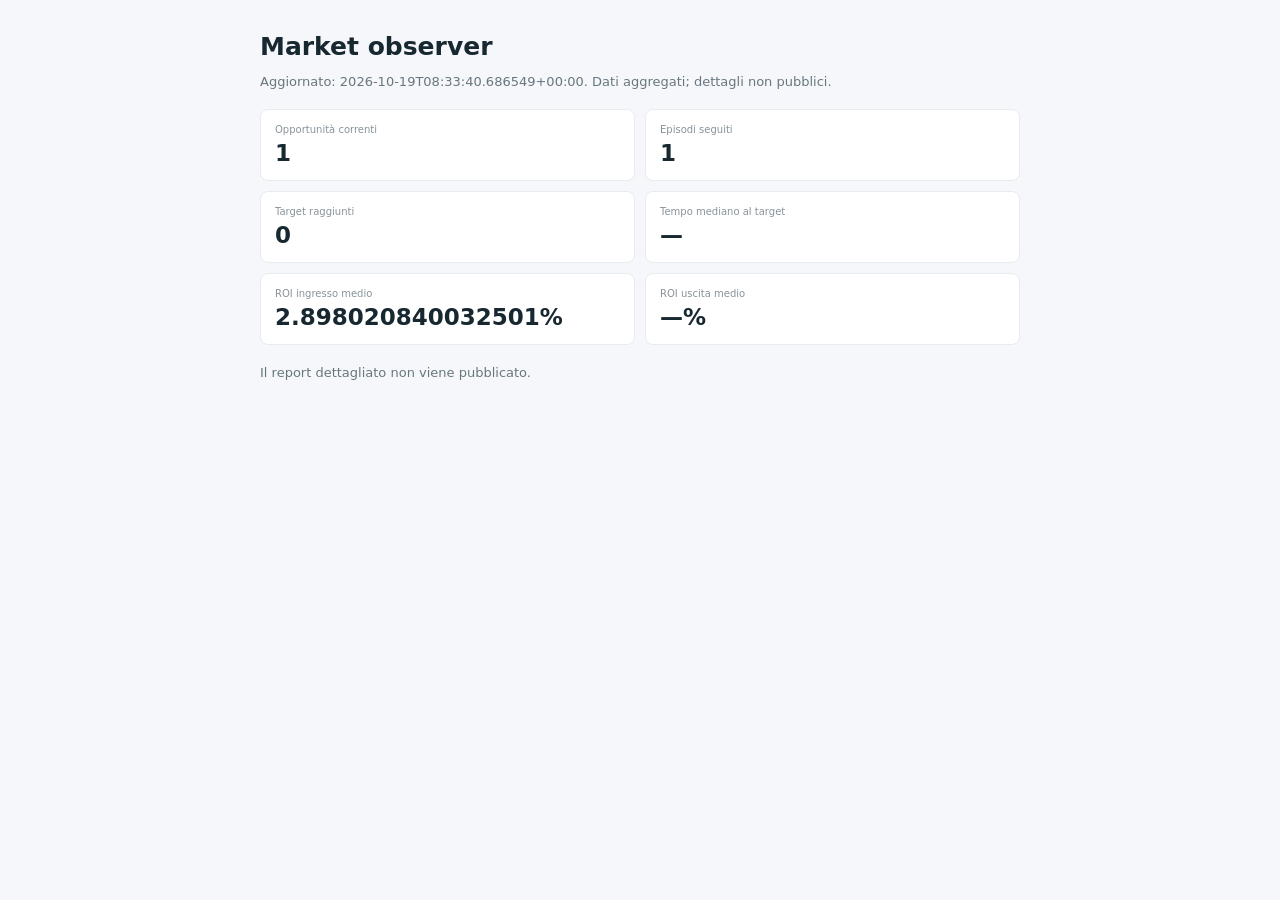
==== docs/index.html @ 6b8b2ed0 "snapshot 2026-10-19T08:33:42Z" ====
<!doctype html>
<html lang="it"><head><meta charset="utf-8"><meta name="viewport" content="width=device-width,initial-scale=1">
<meta name="robots" content="noindex,nofollow,noarchive">
<title>Market observer</title>
<style>
body{font-family:system-ui,sans-serif;margin:0;background:#f5f7fa;color:#182830}
main{max-width:760px;margin:auto;padding:32px}
h1{font-size:25px;margin:0 0 4px}p{color:#68777f;font-size:13px}
.grid{display:grid;grid-template-columns:1fr 1fr;gap:10px;margin:20px 0}
.card{background:#fff;border:1px solid #e7ecf0;border-radius:8px;padding:14px}
.card small{display:block;color:#87939a;font-size:10px;margin-bottom:5px}
.card strong{font-size:23px}
</style></head><body><main>
<h1>Market observer</h1>
<p>Aggiornato: 2026-10-19T08:33:40.686549+00:00. Dati aggregati; dettagli non pubblici.</p>
<div class="grid">
<div class="card"><small>Opportunità correnti</small><strong>1</strong></div>
<div class="card"><small>Episodi seguiti</small><strong>1</strong></div>
<div class="card"><small>Target raggiunti</small><strong>0</strong></div>
<div class="card"><small>Tempo mediano al target</small><strong>—</strong></div>
<div class="card"><small>ROI ingresso medio</small><strong>2.898020840032501%</strong></div>
<div class="card"><small>ROI uscita medio</small><strong>—%</strong></div>
</div>
<p>Il report dettagliato non viene pubblicato.</p>
</main></body></html>
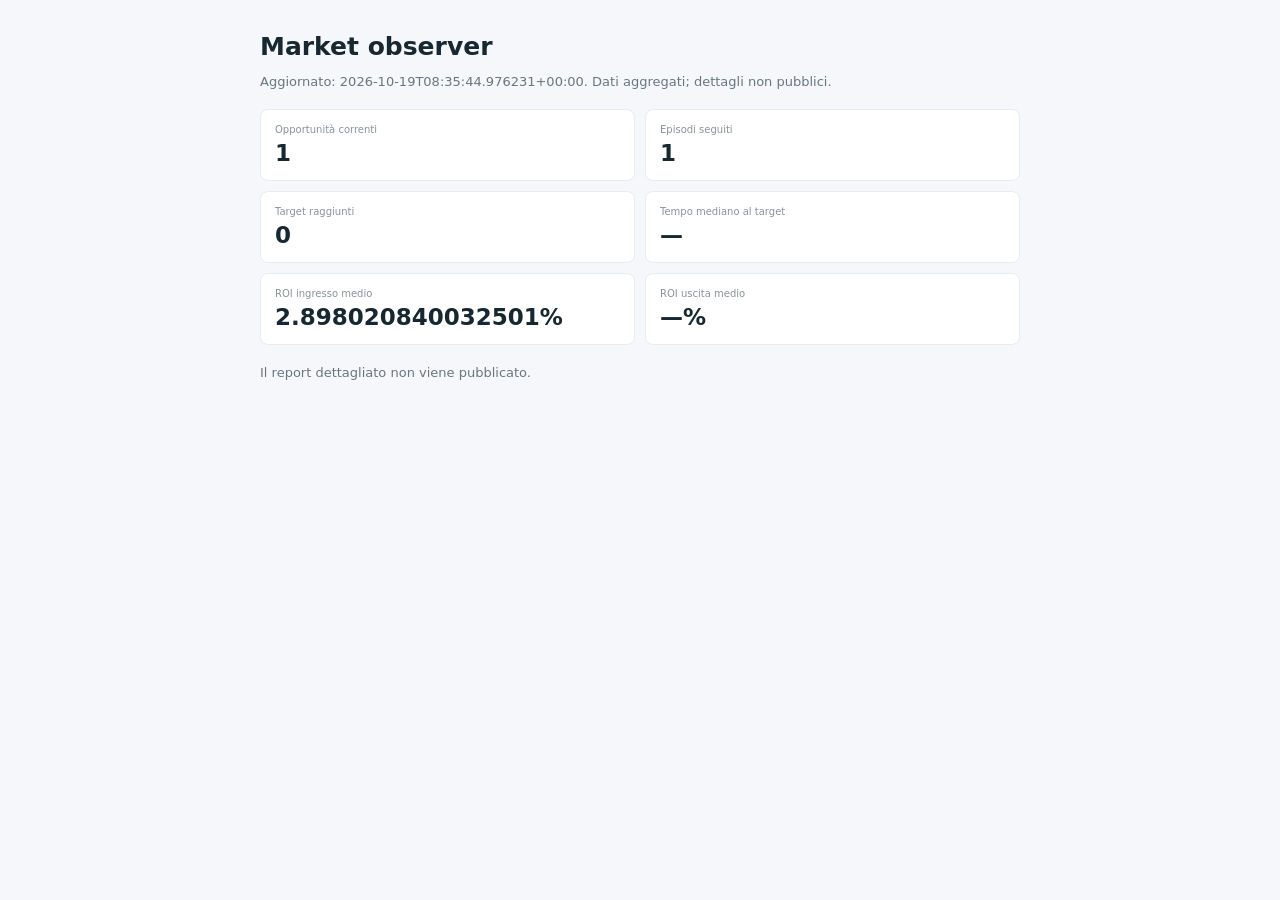
==== commit 615c8d38: "snapshot 2026-10-19T08:35:46Z" ====
--- a/docs/index.html
+++ b/docs/index.html
@@ -12,7 +12,7 @@
 .card strong{font-size:23px}
 </style></head><body><main>
 <h1>Market observer</h1>
-<p>Aggiornato: 2026-10-19T08:33:40.686549+00:00. Dati aggregati; dettagli non pubblici.</p>
+<p>Aggiornato: 2026-10-19T08:35:44.976231+00:00. Dati aggregati; dettagli non pubblici.</p>
 <div class="grid">
 <div class="card"><small>Opportunità correnti</small><strong>1</strong></div>
 <div class="card"><small>Episodi seguiti</small><strong>1</strong></div>
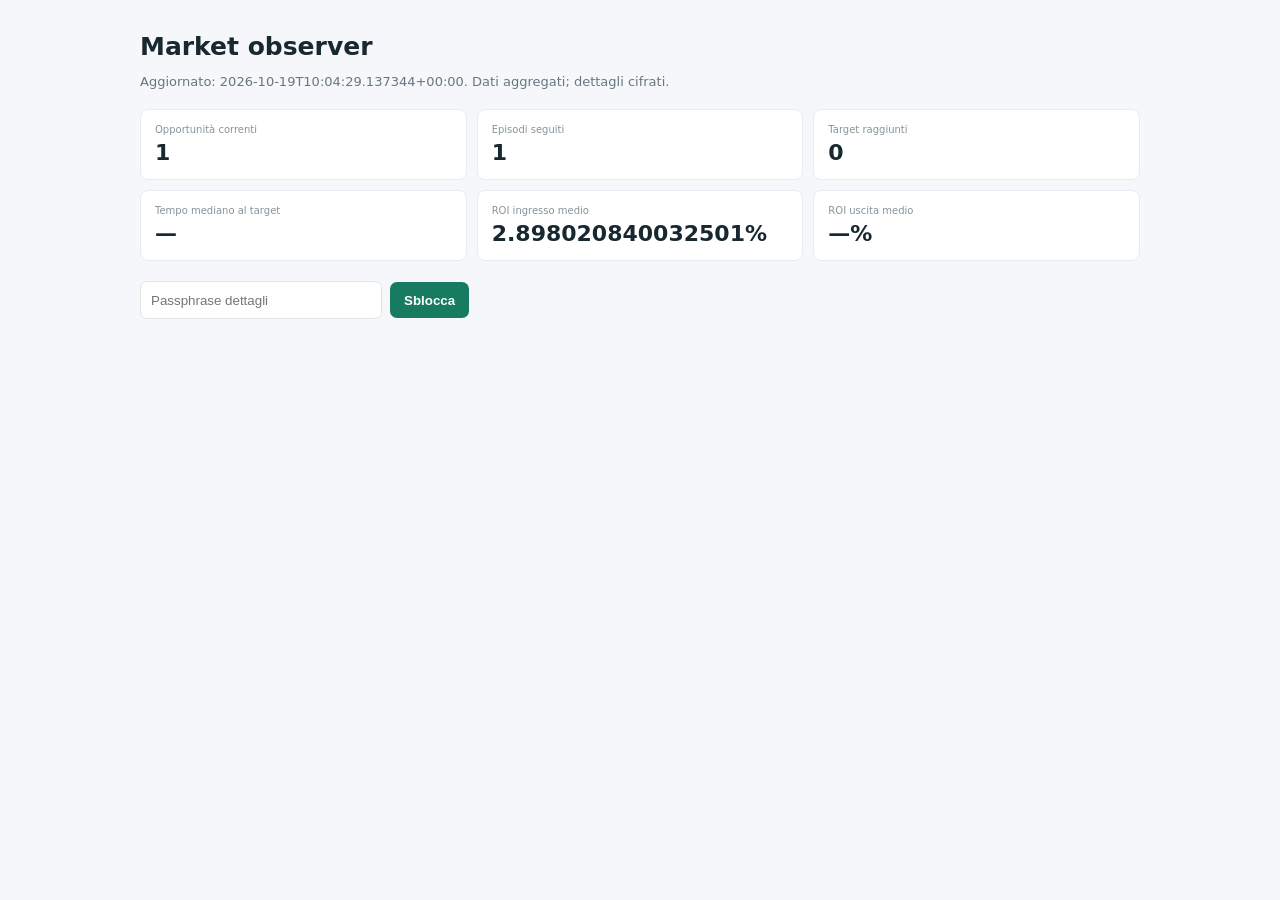
==== commit 6fc2d172: "snapshot 2026-10-19T10:04:30Z" ====
--- a/docs/index.html
+++ b/docs/index.html
@@ -4,15 +4,23 @@
 <title>Market observer</title>
 <style>
 body{font-family:system-ui,sans-serif;margin:0;background:#f5f7fa;color:#182830}
-main{max-width:760px;margin:auto;padding:32px}
+main{max-width:1000px;margin:auto;padding:32px}
 h1{font-size:25px;margin:0 0 4px}p{color:#68777f;font-size:13px}
-.grid{display:grid;grid-template-columns:1fr 1fr;gap:10px;margin:20px 0}
+.grid{display:grid;grid-template-columns:repeat(3,1fr);gap:10px;margin:20px 0}
 .card{background:#fff;border:1px solid #e7ecf0;border-radius:8px;padding:14px}
 .card small{display:block;color:#87939a;font-size:10px;margin-bottom:5px}
-.card strong{font-size:23px}
+.card strong{font-size:22px}
+table{width:100%;border-collapse:collapse;background:#fff;margin:14px 0;font-size:12px}
+th,td{padding:9px 10px;border-bottom:1px solid #e8edf1;text-align:left;vertical-align:top}
+th{font-size:10px;color:#87939a;text-transform:uppercase}a{color:#167b61}
+#unlock{display:flex;gap:8px;flex-wrap:wrap;align-items:center;margin:18px 0}
+#pass{height:36px;border:1px solid #dfe7e3;border-radius:7px;padding:0 10px;min-width:220px}
+button{height:36px;border:0;border-radius:7px;background:#167b61;color:#fff;padding:0 14px;font-weight:600}
+.error{color:#a45b5b}
+@media(max-width:700px){.grid{grid-template-columns:1fr 1fr}}
 </style></head><body><main>
 <h1>Market observer</h1>
-<p>Aggiornato: 2026-10-19T08:35:44.976231+00:00. Dati aggregati; dettagli non pubblici.</p>
+<p>Aggiornato: 2026-10-19T10:04:29.137344+00:00. Dati aggregati; dettagli cifrati.</p>
 <div class="grid">
 <div class="card"><small>Opportunità correnti</small><strong>1</strong></div>
 <div class="card"><small>Episodi seguiti</small><strong>1</strong></div>
@@ -21,5 +29,27 @@
 <div class="card"><small>ROI ingresso medio</small><strong>2.898020840032501%</strong></div>
 <div class="card"><small>ROI uscita medio</small><strong>—%</strong></div>
 </div>
-<p>Il report dettagliato non viene pubblicato.</p>
+<div id="unlock"><input id="pass" type="password" placeholder="Passphrase dettagli" autocomplete="current-password"><button id="unlock-btn">Sblocca</button><span id="unlock-status" class="error"></span></div>
+<div id="details" hidden></div>
+<script>
+const esc=v=>String(v??'').replace(/[&<>"']/g,c=>({'&':'&amp;','<':'&lt;','>':'&gt;','"':'&quot;',"'":'&#39;'}[c]));
+const b64=s=>Uint8Array.from(atob(s),c=>c.charCodeAt(0));
+async function unlock(){
+ const status=document.getElementById('unlock-status');status.textContent='';
+ try{
+  const box=await (await fetch('details.enc',{cache:'no-store'})).json();
+  const material=await crypto.subtle.importKey('raw',new TextEncoder().encode(document.getElementById('pass').value),'PBKDF2',false,['deriveKey']);
+  const key=await crypto.subtle.deriveKey({name:'PBKDF2',salt:b64(box.salt),iterations:box.iterations,hash:'SHA-256'},material,{name:'AES-GCM',length:256},false,['decrypt']);
+  const plain=await crypto.subtle.decrypt({name:'AES-GCM',iv:b64(box.iv)},key,b64(box.data));
+  render(JSON.parse(new TextDecoder().decode(plain)));
+ }catch(e){status.textContent='Passphrase non valida o dettagli non disponibili.'}
+}
+function render(data){
+ const rows=data.opportunities.map(o=>`<tr><td>${esc(o.name)}</td><td>${esc(o.roi_pct)}%</td><td>${esc(o.profit)}</td><td>${esc(o.max_feasible_budget)}</td><td>${(o.legs||[]).map(l=>l.url?`<a href="${esc(l.url)}">Apri</a>`:'').join(' ')}</td></tr>`).join('');
+ const eps=data.episodes.map(e=>`<tr><td>${esc(e.name)}</td><td>${esc(e.status)}</td><td>${esc(e.entry_net_roi_pct)}%</td><td>${esc(e.exit_net_roi_pct)}%</td><td>${esc(e.duration_seconds)}</td></tr>`).join('');
+ document.getElementById('details').innerHTML=`<h2>Opportunità</h2><table><thead><tr><th>Mercato</th><th>ROI</th><th>Profitto</th><th>Budget max</th><th>Link</th></tr></thead><tbody>${rows||'<tr><td colspan="5">Nessuna</td></tr>'}</tbody></table><h2>Episodi</h2><table><thead><tr><th>Mercato</th><th>Stato</th><th>Ingresso</th><th>Uscita</th><th>Durata</th></tr></thead><tbody>${eps||'<tr><td colspan="5">Nessuno</td></tr>'}</tbody></table>`;
+ document.getElementById('details').hidden=false;
+}
+document.getElementById('unlock-btn').addEventListener('click',unlock);
+</script>
 </main></body></html>
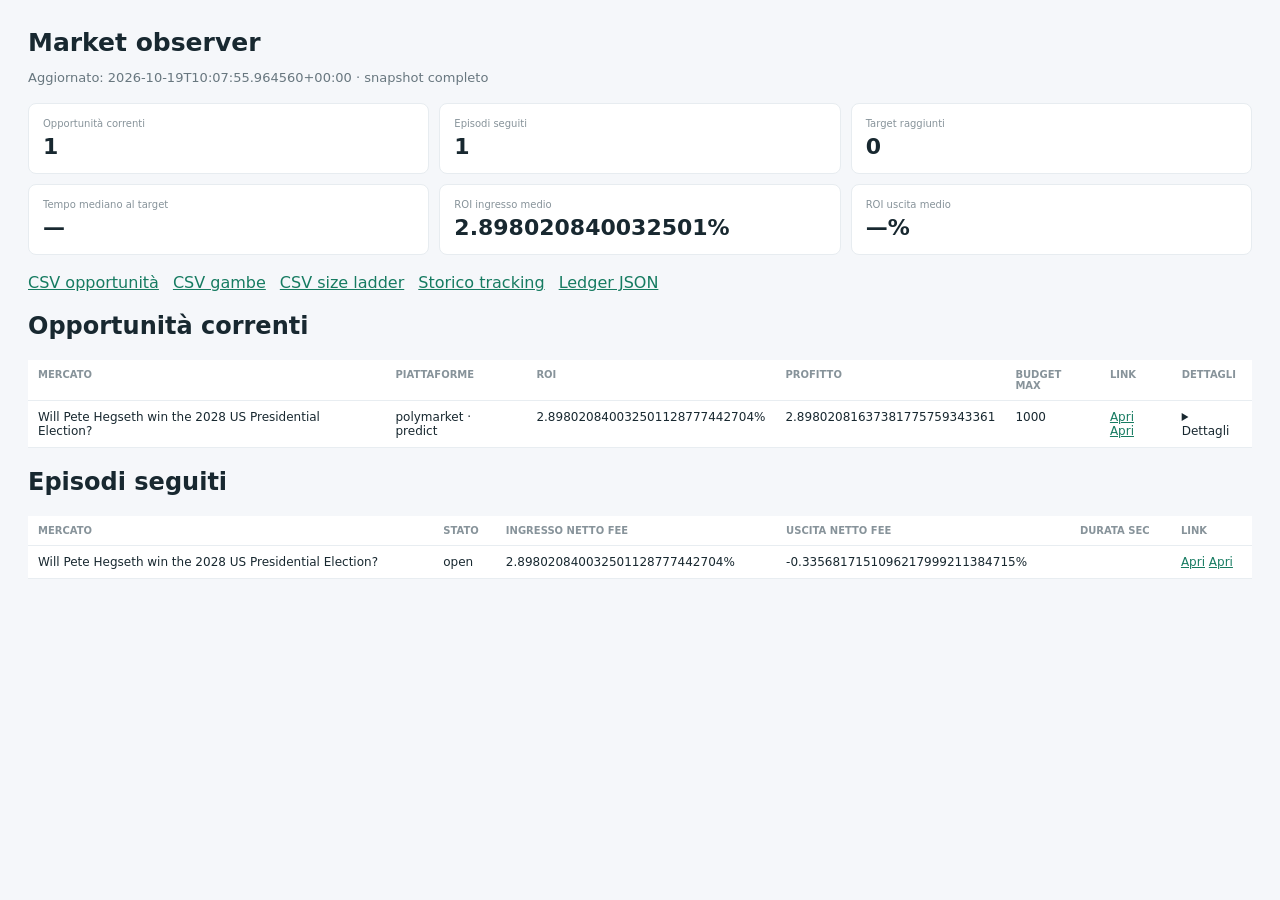
==== commit 9a102725: "snapshot 2026-10-19T10:07:57Z" ====
--- a/docs/index.html
+++ b/docs/index.html
@@ -4,23 +4,21 @@
 <title>Market observer</title>
 <style>
 body{font-family:system-ui,sans-serif;margin:0;background:#f5f7fa;color:#182830}
-main{max-width:1000px;margin:auto;padding:32px}
+main{max-width:1250px;margin:auto;padding:28px}
 h1{font-size:25px;margin:0 0 4px}p{color:#68777f;font-size:13px}
-.grid{display:grid;grid-template-columns:repeat(3,1fr);gap:10px;margin:20px 0}
+.grid{display:grid;grid-template-columns:repeat(3,1fr);gap:10px;margin:18px 0}
 .card{background:#fff;border:1px solid #e7ecf0;border-radius:8px;padding:14px}
 .card small{display:block;color:#87939a;font-size:10px;margin-bottom:5px}
 .card strong{font-size:22px}
 table{width:100%;border-collapse:collapse;background:#fff;margin:14px 0;font-size:12px}
 th,td{padding:9px 10px;border-bottom:1px solid #e8edf1;text-align:left;vertical-align:top}
 th{font-size:10px;color:#87939a;text-transform:uppercase}a{color:#167b61}
-#unlock{display:flex;gap:8px;flex-wrap:wrap;align-items:center;margin:18px 0}
-#pass{height:36px;border:1px solid #dfe7e3;border-radius:7px;padding:0 10px;min-width:220px}
-button{height:36px;border:0;border-radius:7px;background:#167b61;color:#fff;padding:0 14px;font-weight:600}
-.error{color:#a45b5b}
-@media(max-width:700px){.grid{grid-template-columns:1fr 1fr}}
+.links{display:flex;gap:14px;flex-wrap:wrap;margin:16px 0}
+details div{margin:4px 0;color:#68777f;font-size:11px}
+@media(max-width:800px){.grid{grid-template-columns:1fr 1fr}}
 </style></head><body><main>
 <h1>Market observer</h1>
-<p>Aggiornato: 2026-10-19T10:04:29.137344+00:00. Dati aggregati; dettagli cifrati.</p>
+<p>Aggiornato: 2026-10-19T10:07:55.964560+00:00 · snapshot completo</p>
 <div class="grid">
 <div class="card"><small>Opportunità correnti</small><strong>1</strong></div>
 <div class="card"><small>Episodi seguiti</small><strong>1</strong></div>
@@ -29,27 +27,17 @@
 <div class="card"><small>ROI ingresso medio</small><strong>2.898020840032501%</strong></div>
 <div class="card"><small>ROI uscita medio</small><strong>—%</strong></div>
 </div>
-<div id="unlock"><input id="pass" type="password" placeholder="Passphrase dettagli" autocomplete="current-password"><button id="unlock-btn">Sblocca</button><span id="unlock-status" class="error"></span></div>
-<div id="details" hidden></div>
-<script>
-const esc=v=>String(v??'').replace(/[&<>"']/g,c=>({'&':'&amp;','<':'&lt;','>':'&gt;','"':'&quot;',"'":'&#39;'}[c]));
-const b64=s=>Uint8Array.from(atob(s),c=>c.charCodeAt(0));
-async function unlock(){
- const status=document.getElementById('unlock-status');status.textContent='';
- try{
-  const box=await (await fetch('details.enc',{cache:'no-store'})).json();
-  const material=await crypto.subtle.importKey('raw',new TextEncoder().encode(document.getElementById('pass').value),'PBKDF2',false,['deriveKey']);
-  const key=await crypto.subtle.deriveKey({name:'PBKDF2',salt:b64(box.salt),iterations:box.iterations,hash:'SHA-256'},material,{name:'AES-GCM',length:256},false,['decrypt']);
-  const plain=await crypto.subtle.decrypt({name:'AES-GCM',iv:b64(box.iv)},key,b64(box.data));
-  render(JSON.parse(new TextDecoder().decode(plain)));
- }catch(e){status.textContent='Passphrase non valida o dettagli non disponibili.'}
-}
-function render(data){
- const rows=data.opportunities.map(o=>`<tr><td>${esc(o.name)}</td><td>${esc(o.roi_pct)}%</td><td>${esc(o.profit)}</td><td>${esc(o.max_feasible_budget)}</td><td>${(o.legs||[]).map(l=>l.url?`<a href="${esc(l.url)}">Apri</a>`:'').join(' ')}</td></tr>`).join('');
- const eps=data.episodes.map(e=>`<tr><td>${esc(e.name)}</td><td>${esc(e.status)}</td><td>${esc(e.entry_net_roi_pct)}%</td><td>${esc(e.exit_net_roi_pct)}%</td><td>${esc(e.duration_seconds)}</td></tr>`).join('');
- document.getElementById('details').innerHTML=`<h2>Opportunità</h2><table><thead><tr><th>Mercato</th><th>ROI</th><th>Profitto</th><th>Budget max</th><th>Link</th></tr></thead><tbody>${rows||'<tr><td colspan="5">Nessuna</td></tr>'}</tbody></table><h2>Episodi</h2><table><thead><tr><th>Mercato</th><th>Stato</th><th>Ingresso</th><th>Uscita</th><th>Durata</th></tr></thead><tbody>${eps||'<tr><td colspan="5">Nessuno</td></tr>'}</tbody></table>`;
- document.getElementById('details').hidden=false;
-}
-document.getElementById('unlock-btn').addEventListener('click',unlock);
-</script>
+<div class="links">
+<a href="opportunities-latest.csv">CSV opportunità</a>
+<a href="opportunities-legs.csv">CSV gambe</a>
+<a href="opportunities-sizes.csv">CSV size ladder</a>
+<a href="opportunity-tracking.jsonl">Storico tracking</a>
+<a href="opportunity-ledger.json">Ledger JSON</a>
+</div>
+<h2>Opportunità correnti</h2>
+<table><thead><tr><th>Mercato</th><th>Piattaforme</th><th>ROI</th><th>Profitto</th><th>Budget max</th><th>Link</th><th>Dettagli</th></tr></thead>
+<tbody><tr><td>Will Pete Hegseth win the 2028 US Presidential Election?</td><td>polymarket · predict</td><td>2.898020840032501128777442704%</td><td>2.89802081637381775759343361</td><td>1000</td><td><a href="https://polymarket.com/event/will-pete-hegseth-win-the-2028-us-presidential-election">Apri</a> <a href="https://predict.fun/market/presidential-election-winner-2028?market=932143">Apri</a></td><td><details><summary>Dettagli</summary><div><b>polymarket YES</b> · volume None · ask 0.001 · profondità $5525051.96508 · <a href="https://polymarket.com/event/will-pete-hegseth-win-the-2028-us-presidential-election">Apri</a></div><div><b>predict NO</b> · volume 0 · ask 0.97 · profondità $6560.6632 · <a href="https://predict.fun/market/presidential-election-winner-2028?market=932143">Apri</a></div></details></td></tr></tbody></table>
+<h2>Episodi seguiti</h2>
+<table><thead><tr><th>Mercato</th><th>Stato</th><th>Ingresso netto fee</th><th>Uscita netto fee</th><th>Durata sec</th><th>Link</th></tr></thead>
+<tbody><tr><td>Will Pete Hegseth win the 2028 US Presidential Election?</td><td>open</td><td>2.898020840032501128777442704%</td><td>-0.3356817151096217999211384715%</td><td></td><td><a href="https://polymarket.com/event/will-pete-hegseth-win-the-2028-us-presidential-election">Apri</a> <a href="https://predict.fun/market/presidential-election-winner-2028?market=932143">Apri</a></td></tr></tbody></table>
 </main></body></html>
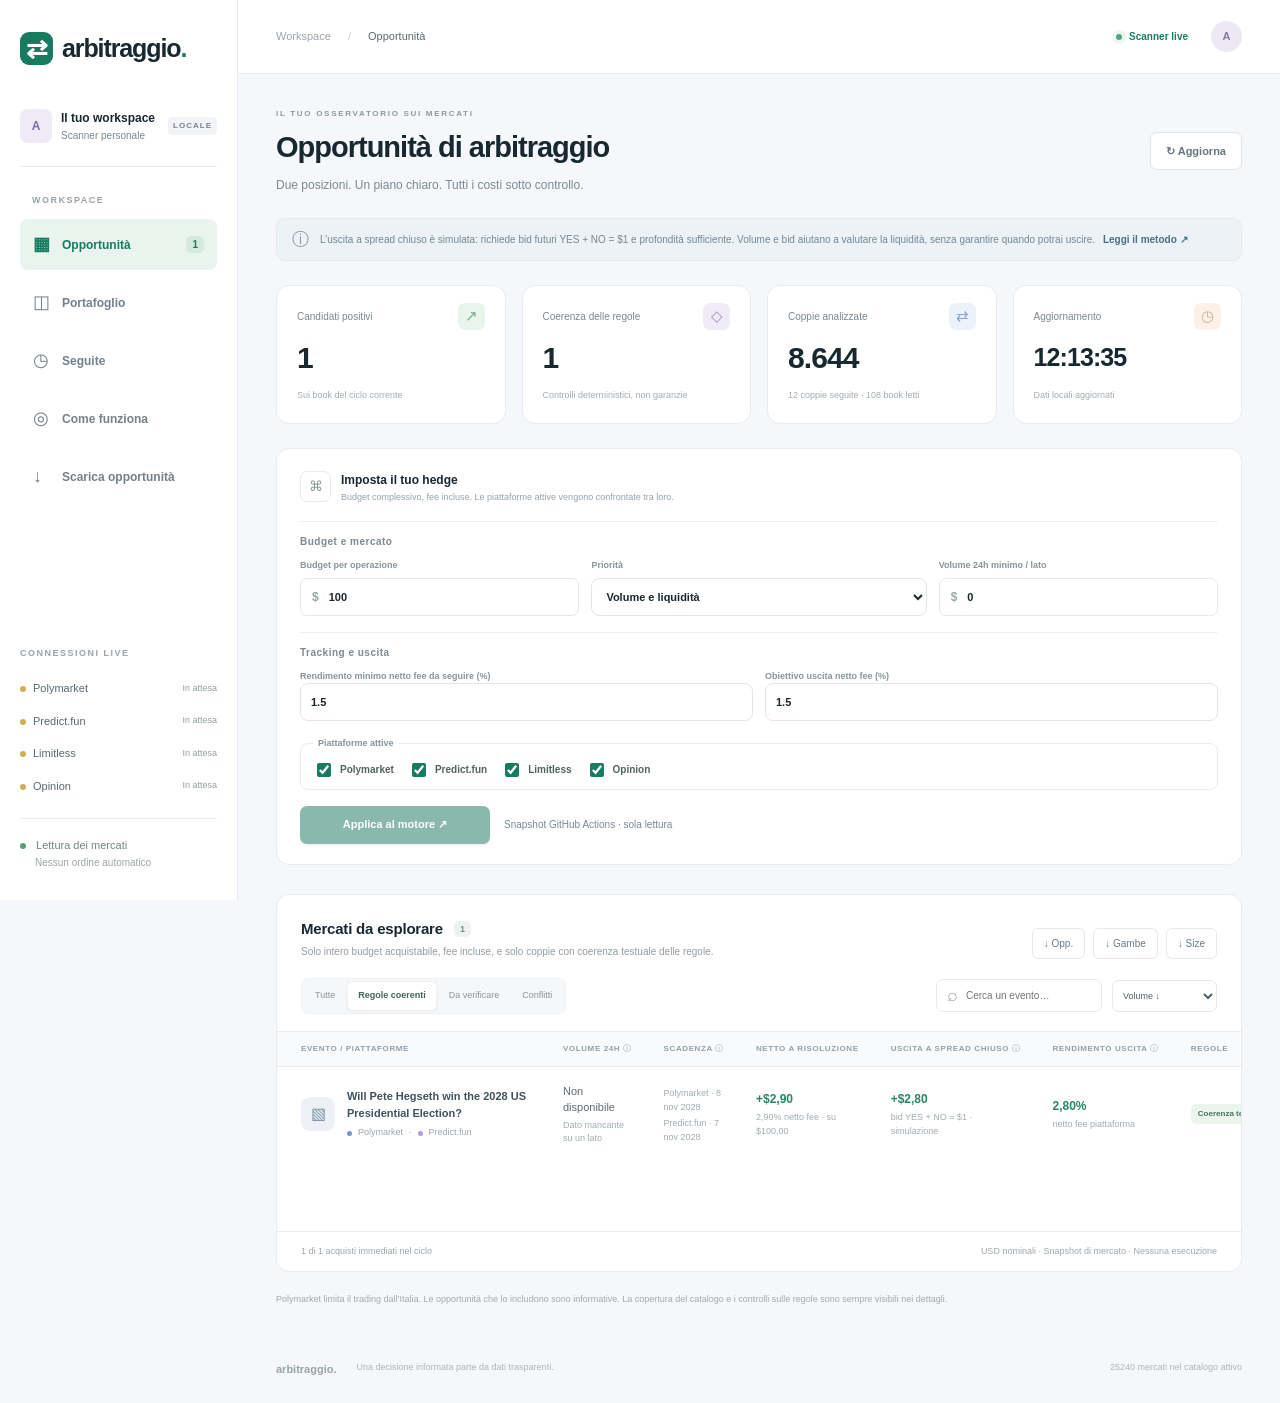
==== commit bd2b085a: "snapshot 2026-10-19T10:13:37Z" ====
--- a/docs/index.html
+++ b/docs/index.html
@@ -1,43 +1,105 @@
 <!doctype html>
-<html lang="it"><head><meta charset="utf-8"><meta name="viewport" content="width=device-width,initial-scale=1">
-<meta name="robots" content="noindex,nofollow,noarchive">
-<title>Market observer</title>
-<style>
-body{font-family:system-ui,sans-serif;margin:0;background:#f5f7fa;color:#182830}
-main{max-width:1250px;margin:auto;padding:28px}
-h1{font-size:25px;margin:0 0 4px}p{color:#68777f;font-size:13px}
-.grid{display:grid;grid-template-columns:repeat(3,1fr);gap:10px;margin:18px 0}
-.card{background:#fff;border:1px solid #e7ecf0;border-radius:8px;padding:14px}
-.card small{display:block;color:#87939a;font-size:10px;margin-bottom:5px}
-.card strong{font-size:22px}
-table{width:100%;border-collapse:collapse;background:#fff;margin:14px 0;font-size:12px}
-th,td{padding:9px 10px;border-bottom:1px solid #e8edf1;text-align:left;vertical-align:top}
-th{font-size:10px;color:#87939a;text-transform:uppercase}a{color:#167b61}
-.links{display:flex;gap:14px;flex-wrap:wrap;margin:16px 0}
-details div{margin:4px 0;color:#68777f;font-size:11px}
-@media(max-width:800px){.grid{grid-template-columns:1fr 1fr}}
-</style></head><body><main>
-<h1>Market observer</h1>
-<p>Aggiornato: 2026-10-19T10:07:55.964560+00:00 · snapshot completo</p>
-<div class="grid">
-<div class="card"><small>Opportunità correnti</small><strong>1</strong></div>
-<div class="card"><small>Episodi seguiti</small><strong>1</strong></div>
-<div class="card"><small>Target raggiunti</small><strong>0</strong></div>
-<div class="card"><small>Tempo mediano al target</small><strong>—</strong></div>
-<div class="card"><small>ROI ingresso medio</small><strong>2.898020840032501%</strong></div>
-<div class="card"><small>ROI uscita medio</small><strong>—%</strong></div>
+<html lang="it"><head><meta charset="utf-8"><meta name="viewport" content="width=device-width, initial-scale=1"><title>Arbitraggio — Opportunità live</title><link rel="stylesheet" href="style.css"><link rel="stylesheet" href="portfolio.css"><script src="app.js" defer></script></head>
+<body>
+<input id="tax-rate" type="hidden" value="0">
+<aside class="sidebar">
+ <a class="brand" href="/"><span class="brand-icon">⇄</span> arbitraggio<span class="brand-dot">.</span></a>
+ <div class="workspace"><span class="workspace-icon">A</span><div>Il tuo workspace<small>Scanner personale</small></div><span class="local-tag">LOCALE</span></div>
+ <div class="nav-label">WORKSPACE</div>
+ <nav><button class="nav-item active" id="nav-opps"><span>▦</span> Opportunità <span class="nav-count" id="nav-count">—</span></button><button class="nav-item" id="nav-portfolio"><span>◫</span> Portafoglio</button><button class="nav-item" id="nav-tracking"><span>◷</span> Seguite</button><button class="nav-item" id="nav-method"><span>◎</span> Come funziona</button><a class="nav-item" href="/download/latest.csv"><span>↓</span> Scarica opportunità</a></nav>
+ <div class="sidebar-bottom"><div class="feeds-title">CONNESSIONI LIVE</div><div id="feed-list"></div><div class="sidebar-note"><span class="pulse"></span> Lettura dei mercati<br><small>Nessun ordine automatico</small></div></div>
+</aside>
+<div class="page">
+ <header class="topbar"><div class="breadcrumb">Workspace <span>/</span> <b id="breadcrumb-current">Opportunità</b></div><div class="topbar-right"><span class="live-pill" id="live-status"><i></i> Connessione…</span><span class="avatar">A</span></div></header>
+ <main id="opportunities-main">
+  <div class="page-heading"><div><div class="eyebrow">IL TUO OSSERVATORIO SUI MERCATI</div><h1>Opportunità di arbitraggio</h1><p>Due posizioni. Un piano chiaro. Tutti i costi sotto controllo.</p></div><button id="refresh" class="button secondary">↻ Aggiorna</button></div>
+  <div class="notice" id="stale-banner" hidden></div>
+  <div class="context-note"><span>ⓘ</span><p>L’uscita a spread chiuso è simulata: richiede bid futuri YES + NO = $1 e profondità sufficiente. Volume e bid aiutano a valutare la liquidità, senza garantire quando potrai uscire. <button id="learn-more">Leggi il metodo ↗</button></p></div>
+  <section class="metrics" aria-label="Riepilogo"><article><div class="metric-label">Candidati positivi <span class="metric-icon mint">↗</span></div><strong id="metric-opps">—</strong><small>Sui book del ciclo corrente</small></article><article><div class="metric-label">Coerenza delle regole <span class="metric-icon lilac">◇</span></div><strong id="metric-rules">—</strong><small>Controlli deterministici, non garanzie</small></article><article><div class="metric-label">Coppie analizzate <span class="metric-icon blue">⇄</span></div><strong id="metric-pairs">—</strong><small id="metric-coverage">Caricamento copertura…</small></article><article><div class="metric-label">Aggiornamento <span class="metric-icon peach">◷</span></div><strong class="metric-time" id="metric-time">—</strong><small id="metric-age">In attesa dello scanner</small></article></section>
+  <section class="control-panel settings-panel" aria-label="Impostazioni del calcolo">
+   <div class="control-intro"><span class="control-symbol">⌘</span><div><b>Imposta il tuo hedge</b><small>Budget complessivo, fee incluse. Le piattaforme attive vengono confrontate tra loro.</small></div></div>
+   <form id="settings-form" class="settings-grid">
+    <div class="settings-group">
+     <h3>Budget e mercato</h3>
+     <div class="settings-fields">
+      <label>Budget per operazione<div class="input-money"><span>$</span><input id="budget" type="number" min="0.01" max="1000000" step="0.01" value="25" required></div></label>
+      <label>Priorità<select id="sort-policy"><option value="liquidity">Volume e liquidità</option><option value="profit">Profitto a risoluzione</option></select></label>
+      <label>Volume 24h minimo / lato<div class="input-money"><span>$</span><input id="min-volume" type="number" min="0" max="1000000000" step="1" value="0" required></div></label>
+     </div>
+    </div>
+    <div class="settings-group">
+     <h3>Tracking e uscita</h3>
+     <div class="settings-fields settings-fields-two">
+      <label>Rendimento minimo netto fee da seguire (%)<input id="tracking-min-yield" type="number" min="0" max="1000" step="0.1" value="1.5"></label>
+      <label>Obiettivo uscita netto fee (%)<input id="tracking-target-yield" type="number" min="0" max="1000" step="0.1" value="1.5"></label>
+     </div>
+    </div>
+    <fieldset class="venue-toggles"><legend>Piattaforme attive</legend><label><input type="checkbox" id="venue-polymarket" value="polymarket" checked> Polymarket</label><label><input type="checkbox" id="venue-predict" value="predict" checked> Predict.fun</label><label><input type="checkbox" id="venue-limitless" value="limitless" checked> Limitless</label><label><input type="checkbox" id="venue-opinion" value="opinion" checked> Opinion</label></fieldset>
+    <div class="settings-actions"><button class="button primary" type="submit" id="apply">Applica al motore ↗</button><p id="settings-status" role="status"></p></div>
+   </form>
+  </section>
+  <section class="opportunities"><div class="section-title"><div><h2>Mercati da esplorare <span id="list-count" class="count-tag">0</span></h2><p>Solo intero budget acquistabile, fee incluse, e solo coppie con coerenza testuale delle regole.</p></div><div class="wallet-list"><a class="export-link" href="/download/latest.csv">↓ Opp.</a><a class="export-link" href="/download/legs.csv">↓ Gambe</a><a class="export-link" href="/download/sizes.csv">↓ Size</a></div></div>
+   <div class="filters"><div class="tabs" role="group" aria-label="Filtra controllo regole"><button data-tab="all">Tutte</button><button data-tab="consistent" class="selected">Regole coerenti</button><button data-tab="review">Da verificare</button><button data-tab="conflict">Conflitti</button></div><div class="search-box"><span>⌕</span><input id="search" type="search" placeholder="Cerca un evento…" aria-label="Cerca un evento"></div><select id="view-sort" aria-label="Ordina elenco"><option value="liquidity">Volume ↓</option><option value="profit">Profitto ↓</option><option value="exit">Uscita simulata ↓</option></select></div>
+   <div class="table-wrap"><table><thead><tr><th>EVENTO / PIATTAFORME</th><th>VOLUME 24H <span title="Il minore tra i due lati; dati mancanti non sono zero">ⓘ</span></th><th>SCADENZA <span title="Data di scadenza dichiarata da ciascuna piattaforma, mostrata separatamente.">ⓘ</span></th><th>NETTO A RISOLUZIONE</th><th>USCITA A SPREAD CHIUSO <span title="Scenario ipotetico: bid futuri YES + NO = $1, quantità nette interamente vendibili e fee di vendita incluse. Non disponibile oggi né garantito.">ⓘ</span></th><th>RENDIMENTO USCITA <span title="Profitto netto dopo le fee di vendita diviso per il capitale investito nello scenario di convergenza.">ⓘ</span></th><th>REGOLE</th><th></th></tr></thead><tbody id="opportunity-rows"></tbody></table><div id="empty-state" class="empty-state" hidden><div>⌕</div><h3>Nessun risultato con questi filtri</h3><p>Modifica la ricerca o attendi il prossimo ciclo dello scanner.</p></div><div id="loading-state" class="empty-state"><div class="spinner"></div><h3>Collegamento allo scanner…</h3><p>Stiamo caricando i dati locali, senza simulare opportunità.</p></div></div>
+   <div class="table-footer"><span id="showing-count">In attesa dei dati</span><span>USD nominali · Snapshot di mercato · Nessuna esecuzione</span></div>
+  </section>
+  <div class="jurisdiction">Polymarket limita il trading dall’Italia. Le opportunità che lo includono sono informative. La copertura del catalogo e i controlli sulle regole sono sempre visibili nei dettagli.</div>
+ </main>
+ <main id="portfolio-main" hidden>
+  <div class="page-heading"><div><div class="eyebrow">LETTURA DEI TUOI WALLET</div><h1>Portafoglio</h1><p>Posizioni, prezzi dei book e guadagno se vendessi ora.</p></div><button id="tracking-refresh" class="button secondary">↻ Aggiorna</button></div>
+  <div class="notice" id="tracking-banner" hidden></div>
+  <section class="metrics" aria-label="Riepilogo portafoglio">
+   <article><div class="metric-label">Se vendessi ora <span class="metric-icon mint">↗</span></div><strong id="track-net">—</strong><small>Ricavo netto ai bid disponibili</small></article>
+   <article><div class="metric-label">Guadagno / perdita <span class="metric-icon lilac">◇</span></div><strong id="track-pnl">—</strong><small>Netto meno costo di acquisto</small></article>
+   <article><div class="metric-label">Costo posizioni <span class="metric-icon blue">⇄</span></div><strong id="track-cost">—</strong><small>Base dichiarata dalle piattaforme</small></article>
+   <article><div class="metric-label">Realizzato <span class="metric-icon peach">◷</span></div><strong id="track-realized">—</strong><small id="track-status">Tracker in attesa</small></article>
+  </section>
+  <section class="control-panel">
+   <div class="control-intro"><span class="control-symbol">◫</span><div><b>Collega un wallet</b><small>Solo indirizzi pubblici, in sola lettura</small></div></div>
+   <form id="wallet-form" class="wallet-form">
+    <label>Piattaforma<select id="wallet-venue"><option value="polymarket">Polymarket</option><option value="predict">Predict.fun</option><option value="limitless">Limitless</option><option value="opinion">Opinion</option></select></label>
+    <label>Indirizzo wallet<input id="wallet-address" type="text" placeholder="0x…" autocomplete="off" spellcheck="false" required></label>
+    <label>Etichetta<input id="wallet-label" type="text" maxlength="60" placeholder="Principale" autocomplete="off"></label>
+    <button class="button primary" type="submit" id="wallet-add">Aggiungi</button>
+   </form>
+   <p id="wallet-status" role="status" class="wallet-status"></p>
+   <div id="wallet-list" class="wallet-list"></div>
+   <div class="wallet-list"><button class="button secondary" type="button" id="opinion-connect">Connetti Opinion con il wallet</button><small class="wallet-status">Firma EIP-712, nessuna private key condivisa</small></div>
+   <p id="opinion-status" role="status" class="wallet-status"></p>
+  </section>
+  <section class="opportunities">
+   <div class="section-title"><div><h2>Posizioni <span id="tracking-count" class="count-tag">0</span></h2><p>Ricavo calcolato vendendo ai bid letti, con fee e profondità disponibili.</p></div><div class="wallet-list"><select id="position-filter" aria-label="Filtra posizioni"><option value="open">Aperte</option><option value="redeem">Da riscattare</option><option value="all">Tutte</option></select><a class="export-link" href="/download/tracking.csv">↓ Esporta portafoglio</a><a class="export-link" href="/download/tracking-history.csv">↓ Storico</a></div></div>
+   <div class="table-wrap"><table><thead><tr><th>MERCATO</th><th>ESITO</th><th>QUOTE</th><th>COSTO / MEDIA</th><th>BID</th><th>SE VENDI ORA</th><th>P&amp;L</th><th>SCADENZA</th><th></th></tr></thead><tbody id="position-rows"></tbody></table><div id="positions-empty" class="empty-state"><div>◫</div><h3>Nessun wallet collegato</h3><p>Aggiungi un indirizzo pubblico per iniziare il tracking in sola lettura.</p></div></div>
+  </section>
+  <section class="opportunities">
+   <div class="section-title"><div><h2>Storico guadagni</h2><p>Snapshot del ricavo netto se vendessi in quel momento.</p></div><span id="history-range" class="count-tag">—</span></div>
+   <div class="tracking-chart-wrap"><svg id="history-chart" class="tracking-chart" viewBox="0 0 720 190" role="img" aria-label="Andamento del ricavo netto"></svg></div>
+   <div class="table-wrap"><table><thead><tr><th>ISTANTE</th><th>RICAVO NETTO</th><th>P&amp;L</th><th>POSIZIONI</th></tr></thead><tbody id="history-rows"></tbody></table></div>
+  </section>
+ </main>
+ <main id="tracking-main" hidden>
+  <div class="page-heading"><div><div class="eyebrow">OPPORTUNITÀ NEL TEMPO</div><h1>Opportunità seguite</h1><p>Ingresso, target di uscita, tempo impiegato e rendimento netto.</p></div><button id="ledger-refresh" class="button secondary">↻ Aggiorna</button></div>
+  <div class="notice" id="ledger-banner" hidden></div>
+  <section class="metrics" aria-label="Riepilogo opportunità seguite">
+   <article><div class="metric-label">Aperte <span class="metric-icon mint">↗</span></div><strong id="ledger-open">—</strong><small id="ledger-threshold">Ingresso netto minimo —</small></article>
+   <article><div class="metric-label">Target raggiunti <span class="metric-icon lilac">◇</span></div><strong id="ledger-target">—</strong><small id="ledger-target-rate">Obiettivo di uscita —</small></article>
+   <article><div class="metric-label">Tempo mediano al target <span class="metric-icon blue">◷</span></div><strong id="ledger-median">—</strong><small>Dalla prima rilevazione all’uscita</small></article>
+   <article><div class="metric-label">ROI netto medio <span class="metric-icon peach">%</span></div><strong id="ledger-roi">—</strong><small id="ledger-profit">Ingresso / uscita</small></article>
+  </section>
+  <section class="opportunities">
+   <div class="section-title"><div><h2>Episodi <span id="ledger-count" class="count-tag">0</span></h2><p>Ogni riga è un ingresso simulato; il target chiude l’episodio senza attendere la scadenza.</p></div><a class="export-link" href="/download/opportunity-tracking.csv">↓ Esporta opportunità seguite</a></div>
+   <div class="filters"><select id="ledger-status-filter" aria-label="Filtra stato"><option value="all">Tutti gli stati</option><option value="open">Aperte</option><option value="target">Target raggiunto</option></select><select id="ledger-venue-filter" aria-label="Filtra piattaforma"><option value="all">Tutte le piattaforme</option><option value="polymarket">Polymarket</option><option value="predict">Predict.fun</option><option value="limitless">Limitless</option><option value="opinion">Opinion</option></select><select id="ledger-duration-filter" aria-label="Filtra durata"><option value="all">Qualsiasi durata</option><option value="short">Meno di 1 ora</option><option value="medium">1–6 ore</option><option value="long">6–24 ore</option><option value="verylong">Oltre 24 ore</option></select><input id="ledger-min-entry" class="ledger-min-input" type="number" min="0" step="0.1" placeholder="ROI ingresso min %" aria-label="ROI minimo ingresso"><input id="ledger-min-exit" class="ledger-min-input" type="number" step="0.1" placeholder="ROI uscita min %" aria-label="ROI minimo uscita"><div class="search-box"><span>⌕</span><input id="ledger-search" type="search" placeholder="Cerca mercato…" aria-label="Cerca mercato"></div><select id="ledger-sort" aria-label="Ordina episodi"><option value="newest">Più recenti</option><option value="entry">ROI ingresso ↓</option><option value="exit">ROI uscita ↓</option><option value="duration">Durata ↓</option></select></div>
+   <div class="table-wrap"><table><thead><tr><th>MERCATO</th><th>PIATTAFORME</th><th>STATO</th><th>PRIMA VISTA</th><th>DURATA / TARGET</th><th>ROI INGRESSO NETTO</th><th>ROI MAX</th><th>ROI USCITA NETTO</th><th></th></tr></thead><tbody id="ledger-rows"></tbody></table><div id="ledger-empty" class="empty-state"><div>◷</div><h3>Nessuna opportunità con questi filtri</h3><p>Modifica i filtri o attendi che lo scanner registri una nuova opportunità.</p></div></div>
+   <div class="table-footer"><span id="ledger-showing">—</span><span>Fee di piattaforma incluse · nessuna tassa · simulazione</span></div>
+  </section>
+  <section class="opportunities">
+   <div class="section-title"><div><h2>Tempo e rendimento</h2><p>Episodi chiusi al target: tempo in ore e ROI netto effettivo.</p></div><span id="ledger-range" class="count-tag">—</span></div>
+   <div class="tracking-chart-wrap"><svg id="ledger-chart" class="tracking-chart" viewBox="0 0 720 190" role="img" aria-label="Tempo al target e rendimento netto"></svg></div>
+  </section>
+ </main>
+ <footer>arbitraggio. <span>Una decisione informata parte da dati trasparenti.</span><span id="footer-status">Scanner locale</span></footer>
 </div>
-<div class="links">
-<a href="opportunities-latest.csv">CSV opportunità</a>
-<a href="opportunities-legs.csv">CSV gambe</a>
-<a href="opportunities-sizes.csv">CSV size ladder</a>
-<a href="opportunity-tracking.jsonl">Storico tracking</a>
-<a href="opportunity-ledger.json">Ledger JSON</a>
-</div>
-<h2>Opportunità correnti</h2>
-<table><thead><tr><th>Mercato</th><th>Piattaforme</th><th>ROI</th><th>Profitto</th><th>Budget max</th><th>Link</th><th>Dettagli</th></tr></thead>
-<tbody><tr><td>Will Pete Hegseth win the 2028 US Presidential Election?</td><td>polymarket · predict</td><td>2.898020840032501128777442704%</td><td>2.89802081637381775759343361</td><td>1000</td><td><a href="https://polymarket.com/event/will-pete-hegseth-win-the-2028-us-presidential-election">Apri</a> <a href="https://predict.fun/market/presidential-election-winner-2028?market=932143">Apri</a></td><td><details><summary>Dettagli</summary><div><b>polymarket YES</b> · volume None · ask 0.001 · profondità $5525051.96508 · <a href="https://polymarket.com/event/will-pete-hegseth-win-the-2028-us-presidential-election">Apri</a></div><div><b>predict NO</b> · volume 0 · ask 0.97 · profondità $6560.6632 · <a href="https://predict.fun/market/presidential-election-winner-2028?market=932143">Apri</a></div></details></td></tr></tbody></table>
-<h2>Episodi seguiti</h2>
-<table><thead><tr><th>Mercato</th><th>Stato</th><th>Ingresso netto fee</th><th>Uscita netto fee</th><th>Durata sec</th><th>Link</th></tr></thead>
-<tbody><tr><td>Will Pete Hegseth win the 2028 US Presidential Election?</td><td>open</td><td>2.898020840032501128777442704%</td><td>-0.3356817151096217999211384715%</td><td></td><td><a href="https://polymarket.com/event/will-pete-hegseth-win-the-2028-us-presidential-election">Apri</a> <a href="https://predict.fun/market/presidential-election-winner-2028?market=932143">Apri</a></td></tr></tbody></table>
-</main></body></html>+<div id="drawer-backdrop" class="drawer-backdrop" hidden></div><section id="drawer" class="drawer" role="dialog" aria-modal="true" aria-labelledby="drawer-title" hidden><div class="drawer-header"><div><span class="eyebrow">PIANO DI COPERTURA · SIMULAZIONE</span><h2 id="drawer-title"></h2></div><button class="icon-button" id="close-drawer" aria-label="Chiudi dettagli">×</button></div><div id="drawer-content"></div></section>
+<dialog id="method-dialog"><div class="method-head"><h2>Come leggere le opportunità</h2><button class="icon-button" id="close-method" aria-label="Chiudi metodo">×</button></div><div class="method-body"><h3>1. Quanto comprare</h3><p>Il motore bilancia le quote nette YES e NO. Le quantità lorde possono differire se una piattaforma trattiene fee in quote. Costi, commissioni, liquidità e minimi entrano nel calcolo; eventuali arrotondamenti della piattaforma vanno rivalidati prima dell’ordine.</p><h3>2. Profitto a risoluzione</h3><p>È il payout nominale delle quote coperte meno acquisti, fee e riserva, subordinato alla compatibilità dei contratti e alla risoluzione prevista. Le due operazioni non sono atomiche.</p><h3>3. Uscita prima della scadenza</h3><p>Nei dettagli resta il controllo ai bid attuali, con profondità e fee di vendita. La colonna mostra invece uno scenario futuro di chiusura dello spread. Nessuno dei due registra acquisti effettivi o prevede i tempi di uscita.</p><h3>Scenario di uscita a spread chiuso</h3><p>Il valore in tabella ipotizza bid futuri che sommano a $1 con capacità per tutte le quote nette; sottrae fee di vendita e costi di entrata/uscita. I dettagli mostrano tre percorsi di prezzo e un obiettivo pari al 50% del profitto a risoluzione. La scomparsa dello spread agli ask non prova che si possa uscire a questi bid. Nessuna stima dei tempi.</p><h3>4. Volume e regole</h3><p>La priorità usa il volume 24h del lato meno attivo. Il volume è attività storica; i bid sono la liquidità attuale. “Regole coerenti” indica controlli automatici favorevoli, mai copertura garantita al 100%. Dati mancanti e conflitti restano evidenziati.</p><h3>Copertura e limiti</h3><p>Il motore confronta il catalogo e segue una selezione di coppie, con esplorazione a rotazione. La dashboard mostra tutte le opportunità rilevate nel ciclo, non tutti i possibili arbitraggi globali. USDC e USDT sono considerati a parità nominale; nessuna garanzia sul peg.</p></div></dialog>
+<div id="toast" class="toast" role="status" hidden></div>
+</body></html>
--- a/docs/style.css
+++ b/docs/style.css
@@ -0,0 +1 @@
+:root{--bg:#f5f7fa;--ink:#182830;--muted:#7c8893;--line:#e7ecf0;--green:#167b61;--green-soft:#e7f4ed;--amber:#987423;--amber-soft:#fff5dc;--red:#b45252;--blue:#4b68ad;--radius:13px}*{box-sizing:border-box}body{margin:0;background:var(--bg);color:var(--ink);font-family:Inter,-apple-system,BlinkMacSystemFont,"Segoe UI",sans-serif;font-size:14px;line-height:1.5}button,input,select{font:inherit}button,a,input,select{outline-offset:4px}button,a{touch-action:manipulation}button{cursor:pointer}a{color:inherit;text-decoration:none}button{border:0}button:disabled{opacity:.5;cursor:wait}[hidden]{display:none!important}.sidebar{width:238px;background:#fff;position:fixed;inset:0 auto 0 0;border-right:1px solid var(--line);display:flex;flex-direction:column;padding:30px 20px;z-index:5}.brand{font-size:25px;font-weight:740;letter-spacing:-1.1px;display:flex;align-items:center;gap:9px}.brand-dot{color:var(--green);margin-left:-9px}.brand-icon{background:var(--green);color:white;border-radius:9px;font-size:26px;width:33px;height:33px;display:grid;place-items:center;line-height:1}.workspace{display:flex;align-items:center;gap:9px;padding:19px 0 23px;margin-top:22px;border-bottom:1px solid var(--line);font-size:12px;font-weight:650}.workspace small{display:block;font-size:10px;color:var(--muted);font-weight:400;margin-top:1px}.workspace-icon{width:32px;height:34px;display:grid;place-items:center;background:#eeeaf6;color:#7f6aab;border-radius:8px}.local-tag{font-size:8px;letter-spacing:1px;background:#f1f4f6;color:#78838b;padding:3px 5px;border-radius:4px;margin-left:auto}.nav-label,.feeds-title{font-size:9px;letter-spacing:1.5px;color:#9aa3aa;font-weight:700;margin:27px 12px 12px}nav{display:grid;gap:7px}.nav-item{display:flex;align-items:center;gap:11px;padding:12px 13px;background:transparent;color:#74808b;border-radius:8px;text-align:left;font-size:12px;font-weight:550}.nav-item>span:first-child{font-size:18px;width:18px}.nav-item.active{background:#eaf4ee;color:var(--green);font-weight:650}.nav-item:hover{background:#f2f6f4}.nav-count{margin-left:auto;background:#d4eadd;border-radius:5px;padding:1px 6px;font-size:10px}.sidebar-bottom{margin-top:auto}.feeds-title{margin:20px 0 12px}.feed{display:flex;align-items:center;justify-content:space-between;font-size:11px;padding:8px 0;color:#596970}.feed i{height:6px;width:6px;background:#d3ad55;border-radius:50%;margin-right:7px;display:inline-block}.feed i.ok{background:#57a481}.feed small{color:#92a096;font-size:9px}.sidebar-note{border-top:1px solid var(--line);margin-top:16px;padding-top:18px;font-size:11px;color:#71877e}.sidebar-note small{padding-left:15px;color:#9ca7a0;font-size:10px}.pulse{display:inline-block;background:#599e77;width:6px;height:6px;border-radius:50%;margin-right:7px}.page{margin-left:238px}.topbar{height:74px;background:#fff;border-bottom:1px solid var(--line);display:flex;align-items:center;justify-content:space-between;padding:0 38px}.breadcrumb{font-size:11px;color:#9aa4ac}.breadcrumb span{margin:0 14px;color:#c6cdd2}.breadcrumb b{font-weight:500;color:#596972}.topbar-right{display:flex;gap:23px;align-items:center}.live-pill{font-size:10px;font-weight:550;color:var(--green);display:flex;align-items:center;gap:7px}.live-pill i{height:6px;width:6px;border-radius:50%;background:#53a384;box-shadow:0 0 0 4px #edf7f1}.live-pill.offline{color:var(--amber)}.live-pill.offline i{background:#bd9942;box-shadow:0 0 0 4px #fff6e2}.avatar{background:#ece9f4;color:#8b77a5;width:31px;height:31px;display:grid;place-items:center;border-radius:50%;font-size:11px;font-weight:650}main{padding:34px 38px 20px;max-width:1680px;margin:auto}.page-heading{display:flex;align-items:center;justify-content:space-between;margin-bottom:24px}.eyebrow{font-size:8px;letter-spacing:1.7px;color:#8c9a99;font-weight:750}h1{font-size:29px;letter-spacing:-1px;font-weight:620;margin:6px 0}p{color:var(--muted);font-size:12px;margin:0}.button{padding:10px 15px;font-size:11px;border-radius:7px;font-weight:650;white-space:nowrap;transition:background .15s}.button.secondary{background:white;border:1px solid #dfe6e9;color:#66767f}.button.primary{background:#19745c;color:white;box-shadow:0 2px 2px #163b2420}.button:hover{filter:brightness(.96)}.context-note{display:flex;gap:11px;background:#edf2f6;border:1px solid #e2e9ef;border-radius:9px;padding:12px 15px;margin-bottom:24px}.context-note>span{font-size:17px;color:#8399ab;line-height:1}.context-note p{font-size:10px;color:#738796;line-height:1.7}.context-note button{background:none;color:#4b7085;padding:0 0 0 5px;font-size:10px;font-weight:650}.metrics{display:grid;grid-template-columns:repeat(4,1fr);gap:16px;margin-bottom:24px}.metrics article{background:#fff;border:1px solid var(--line);padding:17px 20px 19px;border-radius:var(--radius)}.metric-label{font-size:10px;color:#7a8891;display:flex;align-items:center;justify-content:space-between;gap:8px}.metric-icon{font-size:15px;width:27px;height:27px;border-radius:7px;display:grid;place-items:center}.mint{background:#e9f4ed;color:#7aab8d}.lilac{background:#f0ecf7;color:#a28ac3}.blue{background:#ecf2fa;color:#8ba4ce}.peach{background:#fcf1e8;color:#ccad8d}.metrics strong{font-size:30px;font-weight:600;letter-spacing:-.9px;display:block;line-height:1.7;margin-top:2px}.metrics strong.metric-time{font-size:25px;line-height:2.04}.metrics small{color:#a2acb2;font-size:9px}.control-panel{background:#fff;border:1px solid var(--line);border-radius:var(--radius);padding:20px 23px;margin-bottom:29px}.control-intro{display:flex;gap:10px;align-items:center;margin-bottom:17px}.control-symbol{border:1px solid #e6ece9;color:#879b90;border-radius:7px;width:31px;height:31px;display:grid;place-items:center}.control-intro b{font-size:12px;font-weight:620}.control-intro small{display:block;color:#97a2a9;font-size:9px;margin-top:1px}#settings-form{display:grid;grid-template-columns:1fr 1.4fr 1fr auto;align-items:end;gap:16px}label{display:block;font-size:9px;color:#87959c;font-weight:550}input,select{border:1px solid #e2e8ec;background:#fff;color:#4d626e;border-radius:7px;padding:10px 11px;font-size:11px;min-width:0}select{appearance:auto;width:100%;margin-top:5px;height:38px}.input-money{display:flex;align-items:center;border:1px solid #e2e8ec;border-radius:7px;height:38px;margin-top:5px;overflow:hidden}.input-money span{padding-left:11px;color:#9aa6ac;font-size:12px}.input-money input{border:0;width:100%;height:36px;padding-left:10px;outline-offset:-3px}#settings-form .button{height:38px}#settings-status{font-size:10px;color:var(--green);margin-top:8px;min-height:0}#settings-status:empty{display:none}.opportunities{background:#fff;border:1px solid var(--line);border-radius:var(--radius);overflow:hidden}.section-title{padding:23px 24px 17px;display:flex;align-items:center;justify-content:space-between}.section-title h2{font-size:15px;font-weight:630;margin:0 0 4px;letter-spacing:-.2px}.section-title p{font-size:10px;color:#929da4}.count-tag{font-size:9px;background:#eef3f0;color:#6d9380;padding:3px 6px;border-radius:5px;vertical-align:middle;margin-left:7px;font-weight:600}.export-link{font-size:10px;color:#687d86;border:1px solid #e3eaed;border-radius:6px;padding:7px 11px}.filters{display:flex;align-items:center;gap:10px;padding:2px 24px 17px}.tabs{display:flex;gap:3px;background:#f5f7f9;padding:3px;border:1px solid #eef1f4;border-radius:7px;white-space:nowrap}.tabs button{font-size:9px;padding:7px 10px;border-radius:5px;color:#8a959e;background:transparent}.tabs button.selected{background:#fff;box-shadow:0 1px 4px #18253410;color:#416556;font-weight:650}.search-box{display:flex;align-items:center;border:1px solid #e5eaee;border-radius:7px;margin-left:auto;max-width:220px}.search-box span{font-size:18px;padding:0 0 0 10px;color:#9ba8af}.search-box input{border:0;width:100%;padding:8px;font-size:10px;background:transparent}.filters>select{width:105px;font-size:9px;padding:6px;height:32px;margin:0}.table-wrap{overflow-x:auto;min-height:200px}table{border-collapse:collapse;width:100%;text-align:left}thead{background:#f9fafb;border-top:1px solid var(--line);border-bottom:1px solid var(--line)}th{font-size:8px;letter-spacing:.6px;color:#92a0a9;font-weight:550;padding:11px 16px;white-space:nowrap}th:first-child{padding-left:24px;width:37%}td{border-bottom:1px solid #eef1f4;padding:16px;color:#5c6b73;font-size:11px;vertical-align:middle}td:first-child{padding-left:24px}tr:last-child td{border-bottom:0}tbody tr:hover{background:#fbfcfb}.event-cell{display:flex;gap:12px;align-items:center;min-width:230px}.event-icon{width:34px;height:34px;flex-shrink:0;background:#edf1f6;border-radius:9px;display:grid;place-items:center;font-size:16px;color:#7590a6}.event-icon.sport{background:#eaf3ec;color:#789886}.event-icon.crypto{background:#f1edf8;color:#a08cc1}.event-icon.economy{background:#fbf1e8;color:#bb9d80}.event-name{font-weight:570;color:#40525c;font-size:11px;display:block;max-width:350px;line-height:1.5}.venue-pair{font-size:9px;color:#9ba6ac;display:flex;align-items:center;gap:6px;margin-top:5px}.venue-dot{height:5px;width:5px;display:inline-block;border-radius:50%;background:#7a91c2}.venue-dot.predict{background:#b79bda}.venue-dot.limitless{background:#e2b376}.value-positive{color:#278467;font-weight:650;font-size:12px}.value-negative{color:#ae7171;font-size:11px}.value-neutral{color:#8d99a0}.cell-sub{display:block;color:#a1acb1;font-size:9px;margin-top:3px}.badge{font-size:8px;border-radius:5px;padding:4px 7px;display:inline-block;white-space:nowrap;font-weight:550}.badge.consistent{color:#42735c;background:#ebf5ee}.badge.review{color:#a68a43;background:#fcf6e7}.badge.conflict{color:#b26666;background:#fbefef}.details-button{border:1px solid #e3e9ec;background:#fff;color:#6f818c;border-radius:6px;padding:7px 9px;white-space:nowrap;font-size:9px}.details-button:hover{color:var(--green);border-color:#acccba}.table-footer{border-top:1px solid var(--line);padding:13px 24px;font-size:9px;display:flex;justify-content:space-between;color:#9ba7ad}.empty-state{text-align:center;padding:48px 20px;color:#a7b4ba}.empty-state>div{font-size:30px}.empty-state h3{font-size:14px;color:#72838d;font-weight:500;margin:10px 0}.empty-state p{font-size:11px}.jurisdiction{font-size:9px;color:#a2a9af;line-height:1.8;padding:19px 0}footer{display:flex;gap:20px;font-size:11px;font-weight:650;color:#97a5a5;padding:15px 38px 25px;max-width:1680px;margin:auto}footer span{font-size:9px;font-weight:400;color:#adb5bb}footer span:last-child{margin-left:auto}.notice{background:#fff3d9;border:1px solid #f0ddb6;color:#967834;font-size:11px;border-radius:8px;padding:12px 15px;margin-bottom:16px}.drawer-backdrop{position:fixed;inset:0;background:#142d3a66;z-index:20;backdrop-filter:blur(2px)}.drawer{position:fixed;right:0;top:0;bottom:0;width:min(650px,100vw);background:#f8fafb;box-shadow:-10px 0 60px #182c4422;z-index:21;overflow:auto}.drawer-header{display:flex;align-items:flex-start;justify-content:space-between;padding:25px;background:#fff;border-bottom:1px solid var(--line);position:sticky;top:0;z-index:1}.drawer-header h2{font-size:20px;letter-spacing:-.4px;font-weight:600;margin:9px 0 0;line-height:1.4;max-width:520px}.icon-button{background:#f1f4f6;color:#7f909b;font-size:21px;border-radius:7px;width:30px;height:30px;flex-shrink:0;line-height:1}#drawer-content{padding:22px}.drawer-summary{display:grid;grid-template-columns:repeat(3,1fr);gap:10px;margin-bottom:18px}.mini-card{background:white;border:1px solid var(--line);border-radius:9px;padding:14px}.mini-card small{font-size:9px;color:#8b9a9e;display:block}.mini-card strong{display:block;font-size:20px;letter-spacing:-.7px;font-weight:600;margin-top:5px}.panel{background:#fff;border:1px solid var(--line);border-radius:10px;padding:18px;margin-bottom:15px}.panel h3{font-size:12px;margin:0 0 13px;font-weight:650}.panel h4{font-size:11px;margin:13px 0 6px}.plan-card{border:1px solid #e5ece7;border-radius:9px;padding:15px;margin-bottom:11px;background:#fcfefc}.plan-top{display:flex;justify-content:space-between;align-items:center;gap:10px}.plan-side{font-size:10px;font-weight:700;color:#3e7e62}.plan-side.no{color:#a76e6e}.market-link{font-size:10px;color:#5c7c9a;text-decoration:underline;text-underline-offset:3px}.plan-shares{font-size:22px;color:#3a5650;letter-spacing:-.5px;font-weight:600;margin:9px 0}.plan-shares small{font-size:10px;color:#8a9c94;font-weight:400}.definition{display:grid;grid-template-columns:1fr auto;gap:7px;font-size:10px;color:#8a989e}.definition b{font-weight:550;color:#536a71}.definition .total{font-weight:650;color:#36684e;border-top:1px solid #e8eee9;padding-top:9px;margin-top:4px}.panel p{font-size:10px;line-height:1.8}.subtle-note{font-size:9px;color:#8e9e9a;line-height:1.8;margin-top:9px}.check{display:flex;gap:9px;padding:9px 0;border-bottom:1px solid #eff2f4;font-size:11px}.check:last-child{border:0}.check-icon{color:#6ca589}.check-icon.unknown{color:#c0a364}.check-icon.conflict{color:#bc7272}.check b{font-size:10px;font-weight:550;display:block;color:#64767c}.check small{color:#9aa5aa;font-size:9px}.rule-doc{font-size:10px;color:#7c8a94;line-height:1.8;white-space:pre-wrap;max-height:220px;overflow:auto;border-top:1px solid var(--line);margin-top:12px;padding-top:12px}details summary{font-size:10px;color:#617f92;cursor:pointer}.drawer-foot{color:#a2aab0;font-size:9px;line-height:1.8;margin:15px 0}.copy-plan{width:100%;margin:4px 0 16px}.toast{position:fixed;left:50%;bottom:24px;transform:translateX(-50%);z-index:40;background:#243d35;color:white;padding:12px 20px;border-radius:8px;box-shadow:0 5px 30px #142d3a26;font-size:12px}dialog{border:1px solid var(--line);border-radius:16px;width:min(660px,94vw);padding:0;color:var(--ink);box-shadow:0 20px 100px #17334233}dialog::backdrop{background:#142d3a55;backdrop-filter:blur(2px)}.method-head{display:flex;align-items:center;justify-content:space-between;padding:22px 25px;border-bottom:1px solid var(--line)}.method-head h2{font-size:19px;margin:0;font-weight:600}.method-body{padding:10px 25px 25px;max-height:70vh;overflow:auto}.method-body h3{font-size:13px;margin:17px 0 6px}.method-body p{font-size:11px;line-height:1.9}.spinner{border:2px solid #edf3ef;border-top-color:#729f88;width:25px;height:25px;border-radius:50%;margin:auto;animation:spin 1s linear infinite}@keyframes spin{to{transform:rotate(360deg)}}@media(min-width:1600px){td{padding-top:20px;padding-bottom:20px}}@media(max-width:1200px){.sidebar{width:205px;padding:25px 15px}.brand{font-size:23px}.page{margin-left:205px}.topbar{padding:0 25px}main{padding:28px 24px}.filters{flex-wrap:wrap}.search-box{max-width:180px}.metrics{gap:10px}.metrics article{padding:14px}.metrics strong{font-size:26px}#settings-form{gap:10px;grid-template-columns:1fr 1.2fr 1fr auto}.button{padding:10px 12px}}@media(max-width:900px){.sidebar{width:72px;padding:23px 14px;align-items:center}.brand{font-size:0;gap:0}.brand-icon{font-size:27px}.brand-dot,.workspace,.nav-label,.sidebar-bottom{display:none}.nav-item{font-size:0;padding:12px}.nav-item>span:first-child{font-size:20px}.nav-count{display:none}nav{margin-top:40px}.page{margin-left:72px}.metrics{grid-template-columns:repeat(2,1fr)}#settings-form{grid-template-columns:1fr 1fr}.context-note{margin-bottom:18px}.tabs{margin-right:auto}.filters .search-box{margin-left:0}footer span:first-of-type{display:none}}@media(max-width:600px){.sidebar{display:none}.page{margin:0}.topbar{height:58px;padding:0 18px}main{padding:23px 15px}.page-heading{align-items:flex-start;gap:10px}.page-heading h1{font-size:23px;line-height:1.25;margin:8px 0}.page-heading p{font-size:11px}.eyebrow{font-size:7px}.page-heading>.button{font-size:9px;padding:8px 10px}.metrics{gap:8px;margin-bottom:16px}.metrics article{padding:12px}.metric-label{font-size:9px}.metrics strong{font-size:27px}.metrics strong.metric-time{font-size:22px}.control-panel{padding:16px}#settings-form{gap:12px}.control-intro small{font-size:8px}.filters{padding:0 15px 15px;gap:10px}.tabs{width:100%;justify-content:space-between}.tabs button{font-size:8px;padding:7px 8px}.search-box{flex:1;max-width:none}.section-title{padding:20px 15px 16px}.section-title h2{font-size:14px}.section-title p{font-size:9px}.export-link{font-size:9px}.table-footer{padding:12px 15px}.table-footer span:last-child{display:none}.table-wrap table{min-width:810px}.context-note p{font-size:9px}.topbar-right{gap:12px}footer{padding:8px 15px 20px}.drawer-header{padding:20px}.drawer-header h2{font-size:18px}#drawer-content{padding:15px}.drawer-summary{gap:6px}.mini-card{padding:11px}.mini-card strong{font-size:17px}.mini-card small{font-size:8px}}
--- a/docs/portfolio.css
+++ b/docs/portfolio.css
@@ -0,0 +1,39 @@
+.wallet-form{display:grid;grid-template-columns:1.1fr 2fr 1.2fr auto;align-items:end;gap:12px;margin-top:16px}
+.wallet-form label{font-size:9px;color:#87959c;font-weight:550}
+.wallet-form input,.wallet-form select{width:100%;height:38px;border:1px solid #e1e8e4;border-radius:8px;background:#fff;padding:0 10px;font-size:11px;color:var(--ink)}
+.wallet-form input:focus,.wallet-form select:focus{border-color:#8bb39d;outline:2px solid #e7f2eb}
+.wallet-status{min-height:16px;margin-top:10px;font-size:10px;color:var(--muted)}
+.wallet-list{display:flex;flex-wrap:wrap;gap:8px;margin-top:10px}
+.wallet-chip{display:flex;align-items:center;gap:8px;border:1px solid #e5ebe7;background:#f8faf9;border-radius:8px;padding:7px 9px;font-size:10px;color:#52635b}
+.wallet-chip small{color:#8d9a93;font-size:9px}
+.wallet-chip button{border:0;background:transparent;color:#a15f5f;font-size:10px;padding:2px 4px}
+.position-title{display:block;max-width:360px;color:var(--ink);font-size:11px;font-weight:600;line-height:1.35}
+.position-meta{display:block;margin-top:4px;color:#98a4ab;font-size:9px}
+.outcome-pill{display:inline-block;border-radius:5px;padding:3px 7px;font-size:9px;font-weight:700}
+.outcome-pill.yes{background:#e6f3ec;color:#167b61}
+.outcome-pill.no{background:#fbeeee;color:#a45b5b}
+.liquidity-state{display:block;margin-top:4px;font-size:9px;color:#9aa5aa}
+.tracking-chart-wrap{background:#fff;border:1px solid var(--line);border-radius:var(--radius);padding:18px 20px;margin:0 0 18px}
+.tracking-chart{display:block;width:100%;height:190px}
+.chart-empty{display:grid;place-items:center;height:150px;color:#9aa5aa;font-size:10px}
+#position-filter{height:34px;border:1px solid #e1e8e4;border-radius:7px;background:#fff;padding:0 9px;font-size:10px;color:#596970}
+.ledger-min-input{width:116px;height:34px;border:1px solid #e1e8e4;border-radius:7px;background:#fff;padding:0 9px;font-size:10px;color:#596970}
+.venue-toggles{grid-column:1/-1;border:1px solid #e7ecf0;border-radius:8px;padding:9px 12px;display:flex;flex-wrap:wrap;align-items:center;gap:14px;margin:0}
+.venue-toggles legend{font-size:9px;color:#87959c;font-weight:600;padding:0 5px}
+.venue-toggles label{display:flex;align-items:center;gap:6px;font-size:10px;color:#52635b;white-space:nowrap}
+.venue-toggles input{width:14px;height:14px;accent-color:#167b61}
+.settings-panel #settings-form.settings-grid{display:grid;grid-template-columns:1fr;gap:16px;align-items:stretch}
+.settings-group{border-top:1px solid #eef1f4;padding-top:12px}
+.settings-group h3{margin:0 0 10px;font-size:10px;letter-spacing:.5px;color:#7c8b92;font-weight:650}
+.settings-fields{display:grid;grid-template-columns:1fr 1.2fr 1fr;gap:12px;align-items:end}
+.settings-fields-two{grid-template-columns:1fr 1fr}
+.settings-fields label{font-size:9px;color:#87959c;font-weight:550}
+.settings-fields input,.settings-fields select{width:100%;height:38px;border:1px solid #e1e8e4;border-radius:8px;background:#fff;padding:0 10px;font-size:11px;color:var(--ink)}
+.settings-fields .input-money input{height:36px;border:0;padding-left:10px}
+.settings-actions{display:flex;align-items:center;gap:14px;flex-wrap:wrap}
+.settings-actions .button{min-width:190px}
+#settings-status{margin:0;min-height:16px;font-size:10px;color:var(--muted)}
+@media(max-width:900px){.settings-fields{grid-template-columns:1fr 1fr}.settings-group:first-child .settings-fields label:last-child{grid-column:1/-1}}
+@media(max-width:600px){.settings-fields,.settings-fields-two{grid-template-columns:1fr}.settings-group:first-child .settings-fields label:last-child{grid-column:auto}.settings-actions .button{width:100%}}
+@media(max-width:900px){.wallet-form{grid-template-columns:1fr 1fr}.wallet-form label:nth-child(2){grid-column:1/-1}}
+@media(max-width:600px){.wallet-form{grid-template-columns:1fr}.wallet-form label:nth-child(2){grid-column:auto}.position-title{max-width:220px}.tracking-chart{height:160px}}
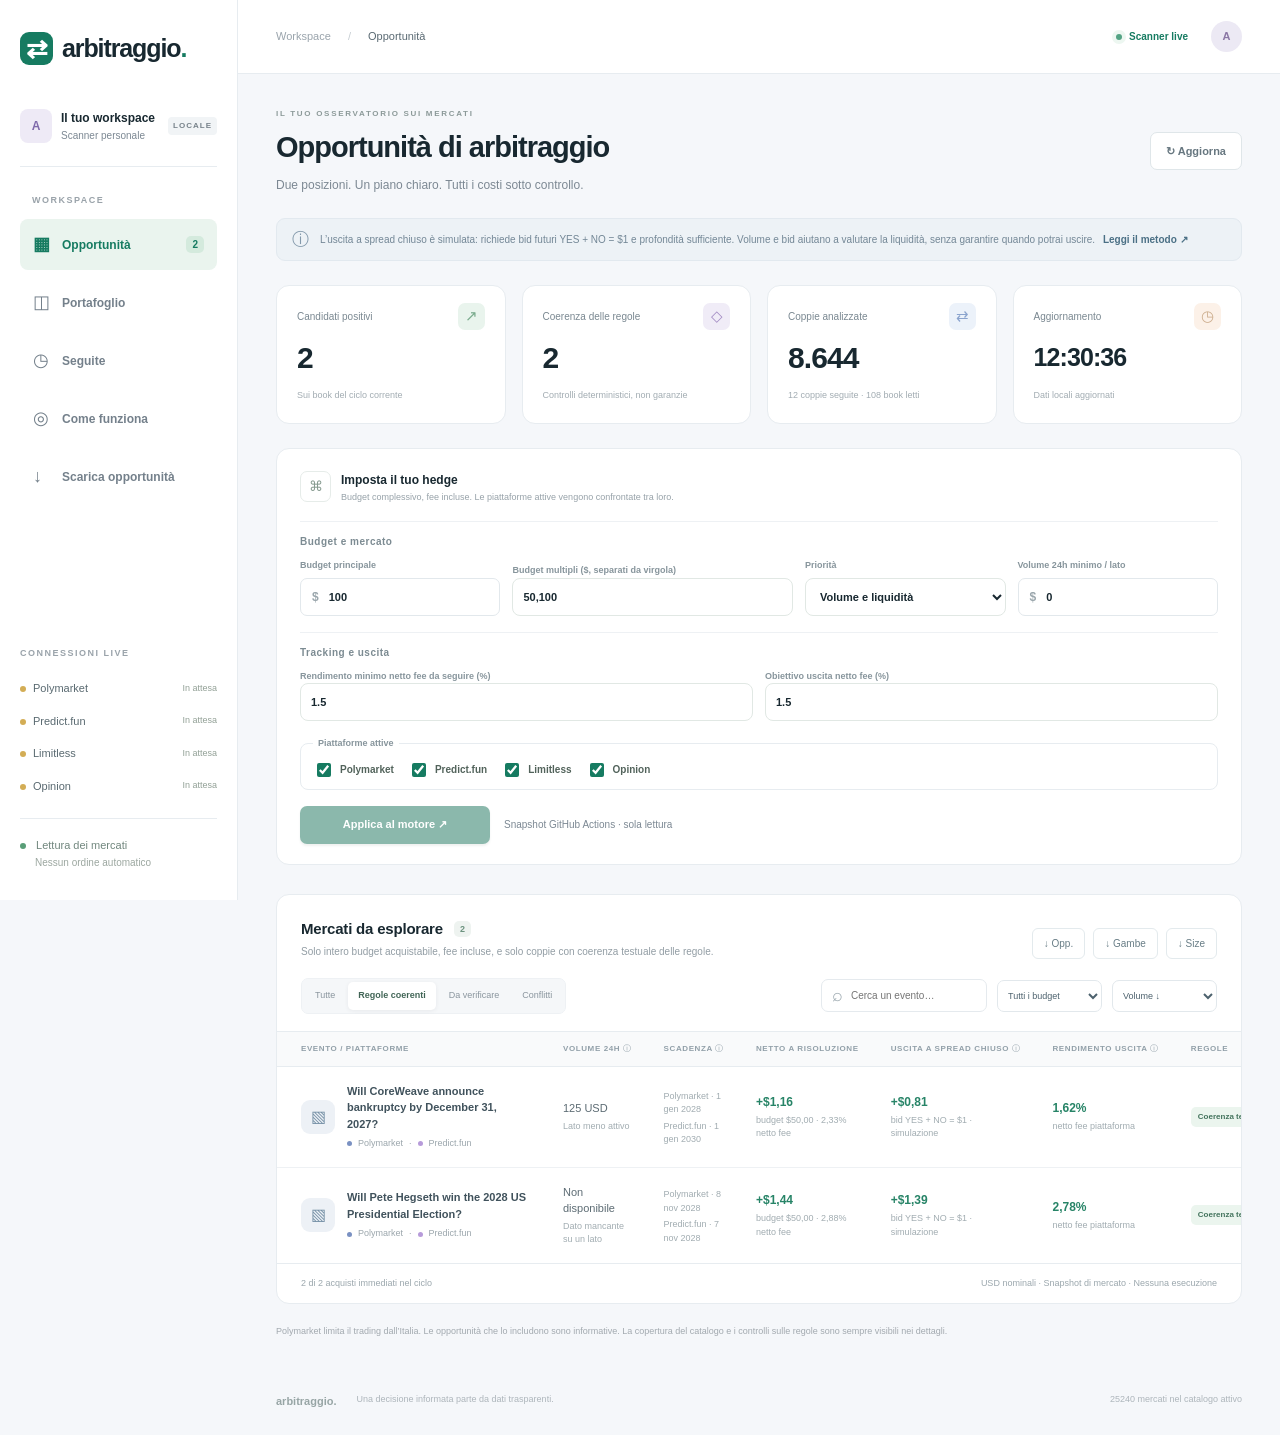
==== commit 5b9a26f4: "snapshot 2026-10-19T10:30:43Z" ====
--- a/docs/index.html
+++ b/docs/index.html
@@ -22,7 +22,8 @@
     <div class="settings-group">
      <h3>Budget e mercato</h3>
      <div class="settings-fields">
-      <label>Budget per operazione<div class="input-money"><span>$</span><input id="budget" type="number" min="0.01" max="1000000" step="0.01" value="25" required></div></label>
+      <label>Budget principale<div class="input-money"><span>$</span><input id="budget" type="number" min="0.01" max="1000000" step="0.01" value="25" required></div></label>
+      <label>Budget multipli ($, separati da virgola)<input id="budgets" type="text" value="50,100" placeholder="50,100"></label>
       <label>Priorità<select id="sort-policy"><option value="liquidity">Volume e liquidità</option><option value="profit">Profitto a risoluzione</option></select></label>
       <label>Volume 24h minimo / lato<div class="input-money"><span>$</span><input id="min-volume" type="number" min="0" max="1000000000" step="1" value="0" required></div></label>
      </div>
@@ -39,7 +40,7 @@
    </form>
   </section>
   <section class="opportunities"><div class="section-title"><div><h2>Mercati da esplorare <span id="list-count" class="count-tag">0</span></h2><p>Solo intero budget acquistabile, fee incluse, e solo coppie con coerenza testuale delle regole.</p></div><div class="wallet-list"><a class="export-link" href="/download/latest.csv">↓ Opp.</a><a class="export-link" href="/download/legs.csv">↓ Gambe</a><a class="export-link" href="/download/sizes.csv">↓ Size</a></div></div>
-   <div class="filters"><div class="tabs" role="group" aria-label="Filtra controllo regole"><button data-tab="all">Tutte</button><button data-tab="consistent" class="selected">Regole coerenti</button><button data-tab="review">Da verificare</button><button data-tab="conflict">Conflitti</button></div><div class="search-box"><span>⌕</span><input id="search" type="search" placeholder="Cerca un evento…" aria-label="Cerca un evento"></div><select id="view-sort" aria-label="Ordina elenco"><option value="liquidity">Volume ↓</option><option value="profit">Profitto ↓</option><option value="exit">Uscita simulata ↓</option></select></div>
+   <div class="filters"><div class="tabs" role="group" aria-label="Filtra controllo regole"><button data-tab="all">Tutte</button><button data-tab="consistent" class="selected">Regole coerenti</button><button data-tab="review">Da verificare</button><button data-tab="conflict">Conflitti</button></div><div class="search-box"><span>⌕</span><input id="search" type="search" placeholder="Cerca un evento…" aria-label="Cerca un evento"></div><select id="budget-filter" aria-label="Filtra budget"><option value="all">Tutti i budget</option></select><select id="view-sort" aria-label="Ordina elenco"><option value="liquidity">Volume ↓</option><option value="profit">Profitto ↓</option><option value="exit">Uscita simulata ↓</option></select></div>
    <div class="table-wrap"><table><thead><tr><th>EVENTO / PIATTAFORME</th><th>VOLUME 24H <span title="Il minore tra i due lati; dati mancanti non sono zero">ⓘ</span></th><th>SCADENZA <span title="Data di scadenza dichiarata da ciascuna piattaforma, mostrata separatamente.">ⓘ</span></th><th>NETTO A RISOLUZIONE</th><th>USCITA A SPREAD CHIUSO <span title="Scenario ipotetico: bid futuri YES + NO = $1, quantità nette interamente vendibili e fee di vendita incluse. Non disponibile oggi né garantito.">ⓘ</span></th><th>RENDIMENTO USCITA <span title="Profitto netto dopo le fee di vendita diviso per il capitale investito nello scenario di convergenza.">ⓘ</span></th><th>REGOLE</th><th></th></tr></thead><tbody id="opportunity-rows"></tbody></table><div id="empty-state" class="empty-state" hidden><div>⌕</div><h3>Nessun risultato con questi filtri</h3><p>Modifica la ricerca o attendi il prossimo ciclo dello scanner.</p></div><div id="loading-state" class="empty-state"><div class="spinner"></div><h3>Collegamento allo scanner…</h3><p>Stiamo caricando i dati locali, senza simulare opportunità.</p></div></div>
    <div class="table-footer"><span id="showing-count">In attesa dei dati</span><span>USD nominali · Snapshot di mercato · Nessuna esecuzione</span></div>
   </section>
--- a/docs/portfolio.css
+++ b/docs/portfolio.css
@@ -26,6 +26,7 @@
 .settings-group{border-top:1px solid #eef1f4;padding-top:12px}
 .settings-group h3{margin:0 0 10px;font-size:10px;letter-spacing:.5px;color:#7c8b92;font-weight:650}
 .settings-fields{display:grid;grid-template-columns:1fr 1.2fr 1fr;gap:12px;align-items:end}
+.settings-group:first-child .settings-fields{grid-template-columns:1fr 1.4fr 1fr 1fr}
 .settings-fields-two{grid-template-columns:1fr 1fr}
 .settings-fields label{font-size:9px;color:#87959c;font-weight:550}
 .settings-fields input,.settings-fields select{width:100%;height:38px;border:1px solid #e1e8e4;border-radius:8px;background:#fff;padding:0 10px;font-size:11px;color:var(--ink)}
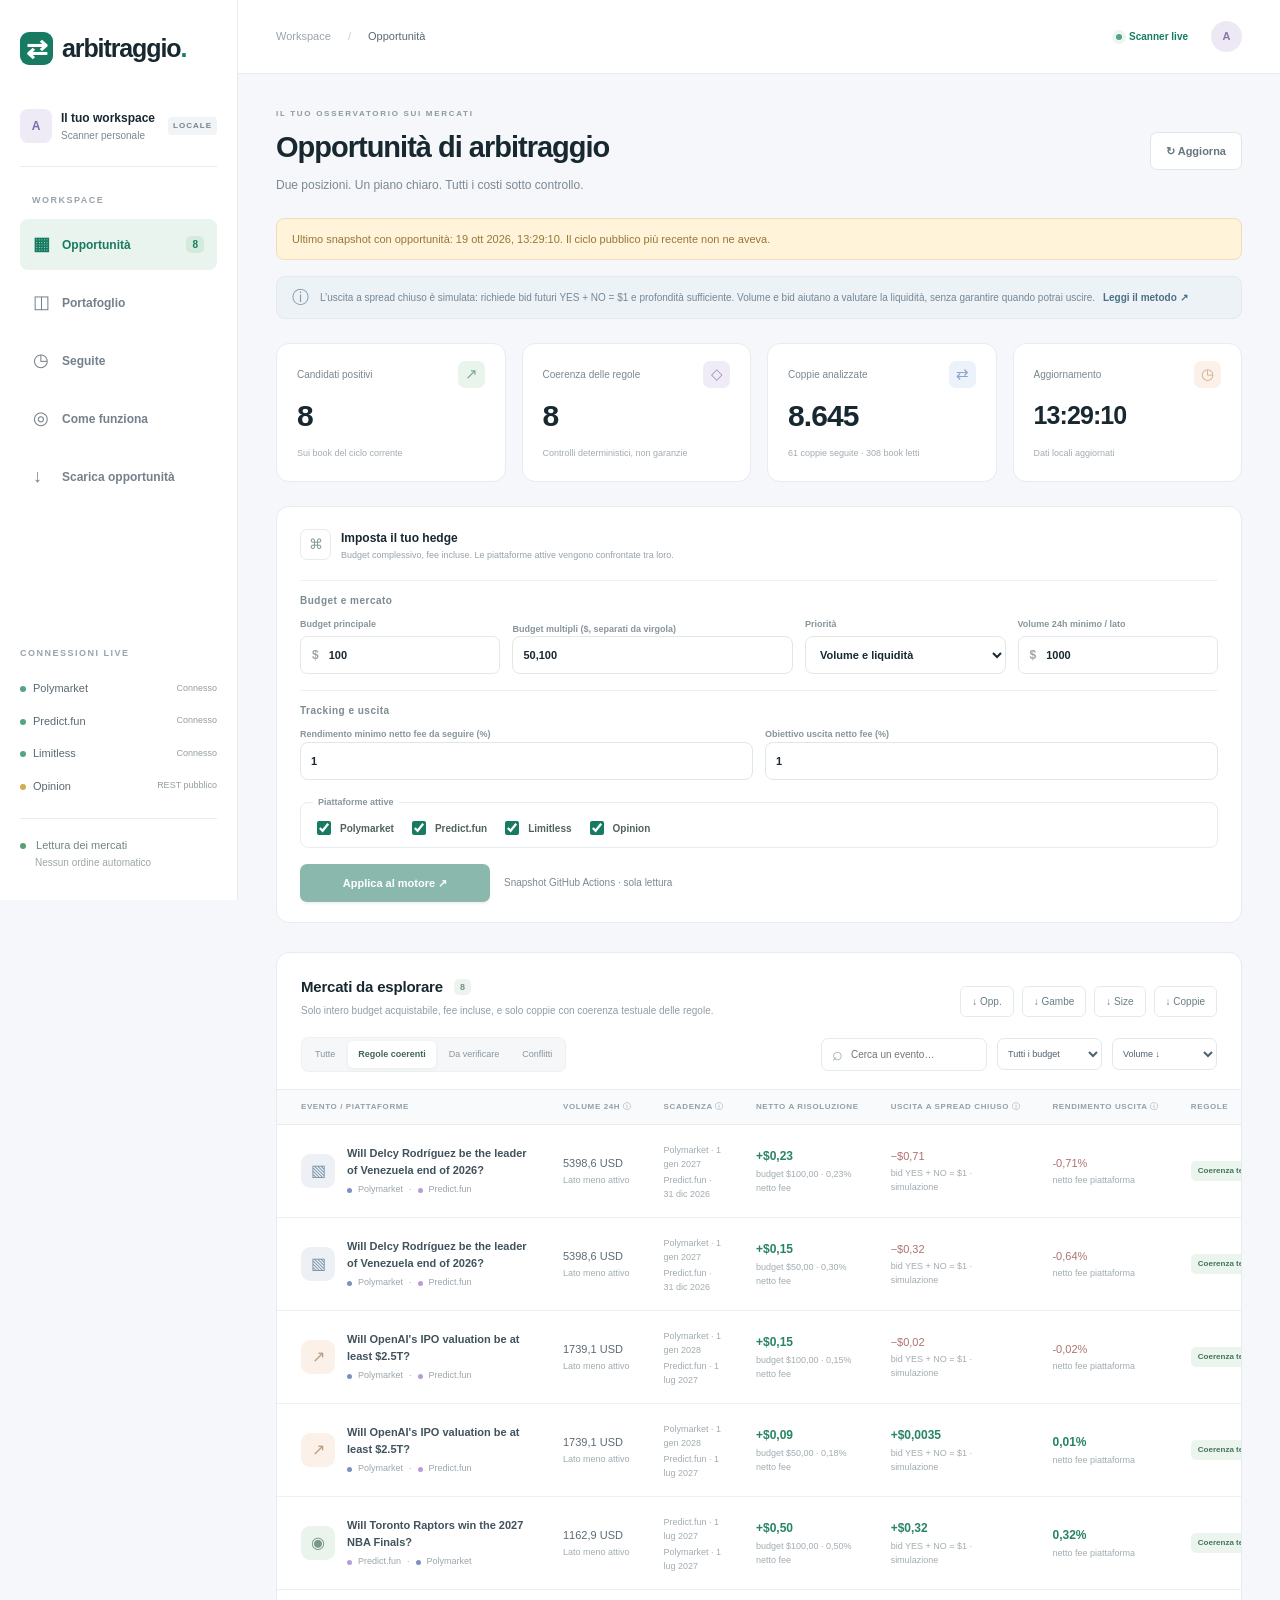
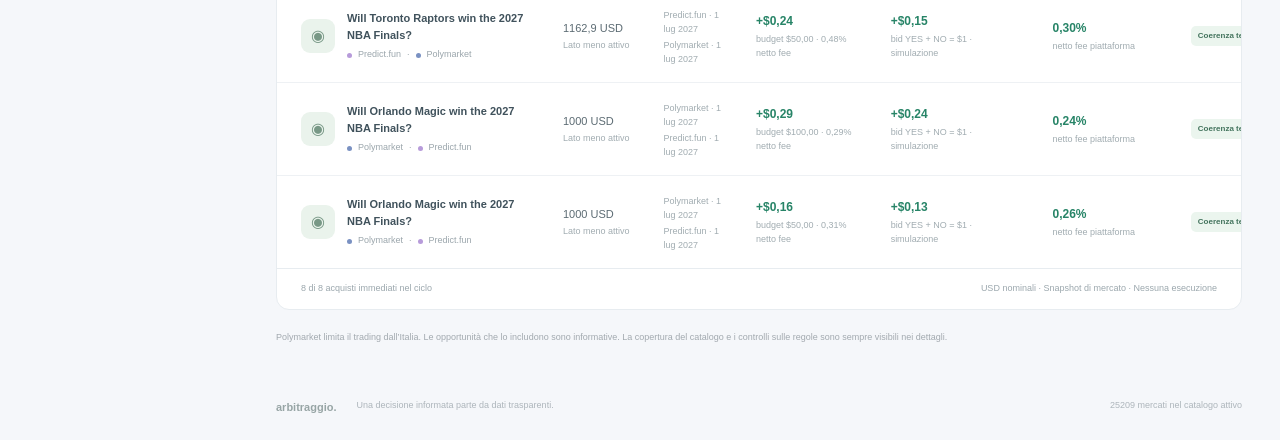
==== commit 2714ca4a: "snapshot 2026-10-19T13:03:42Z" ====
--- a/docs/index.html
+++ b/docs/index.html
@@ -39,7 +39,7 @@
     <div class="settings-actions"><button class="button primary" type="submit" id="apply">Applica al motore ↗</button><p id="settings-status" role="status"></p></div>
    </form>
   </section>
-  <section class="opportunities"><div class="section-title"><div><h2>Mercati da esplorare <span id="list-count" class="count-tag">0</span></h2><p>Solo intero budget acquistabile, fee incluse, e solo coppie con coerenza testuale delle regole.</p></div><div class="wallet-list"><a class="export-link" href="/download/latest.csv">↓ Opp.</a><a class="export-link" href="/download/legs.csv">↓ Gambe</a><a class="export-link" href="/download/sizes.csv">↓ Size</a></div></div>
+  <section class="opportunities"><div class="section-title"><div><h2>Mercati da esplorare <span id="list-count" class="count-tag">0</span></h2><p>Solo intero budget acquistabile, fee incluse, e solo coppie con coerenza testuale delle regole.</p></div><div class="wallet-list"><a class="export-link" href="/download/latest.csv">↓ Opp.</a><a class="export-link" href="/download/legs.csv">↓ Gambe</a><a class="export-link" href="/download/sizes.csv">↓ Size</a><a class="export-link" href="/download/matches.csv">↓ Coppie</a></div></div>
    <div class="filters"><div class="tabs" role="group" aria-label="Filtra controllo regole"><button data-tab="all">Tutte</button><button data-tab="consistent" class="selected">Regole coerenti</button><button data-tab="review">Da verificare</button><button data-tab="conflict">Conflitti</button></div><div class="search-box"><span>⌕</span><input id="search" type="search" placeholder="Cerca un evento…" aria-label="Cerca un evento"></div><select id="budget-filter" aria-label="Filtra budget"><option value="all">Tutti i budget</option></select><select id="view-sort" aria-label="Ordina elenco"><option value="liquidity">Volume ↓</option><option value="profit">Profitto ↓</option><option value="exit">Uscita simulata ↓</option></select></div>
    <div class="table-wrap"><table><thead><tr><th>EVENTO / PIATTAFORME</th><th>VOLUME 24H <span title="Il minore tra i due lati; dati mancanti non sono zero">ⓘ</span></th><th>SCADENZA <span title="Data di scadenza dichiarata da ciascuna piattaforma, mostrata separatamente.">ⓘ</span></th><th>NETTO A RISOLUZIONE</th><th>USCITA A SPREAD CHIUSO <span title="Scenario ipotetico: bid futuri YES + NO = $1, quantità nette interamente vendibili e fee di vendita incluse. Non disponibile oggi né garantito.">ⓘ</span></th><th>RENDIMENTO USCITA <span title="Profitto netto dopo le fee di vendita diviso per il capitale investito nello scenario di convergenza.">ⓘ</span></th><th>REGOLE</th><th></th></tr></thead><tbody id="opportunity-rows"></tbody></table><div id="empty-state" class="empty-state" hidden><div>⌕</div><h3>Nessun risultato con questi filtri</h3><p>Modifica la ricerca o attendi il prossimo ciclo dello scanner.</p></div><div id="loading-state" class="empty-state"><div class="spinner"></div><h3>Collegamento allo scanner…</h3><p>Stiamo caricando i dati locali, senza simulare opportunità.</p></div></div>
    <div class="table-footer"><span id="showing-count">In attesa dei dati</span><span>USD nominali · Snapshot di mercato · Nessuna esecuzione</span></div>
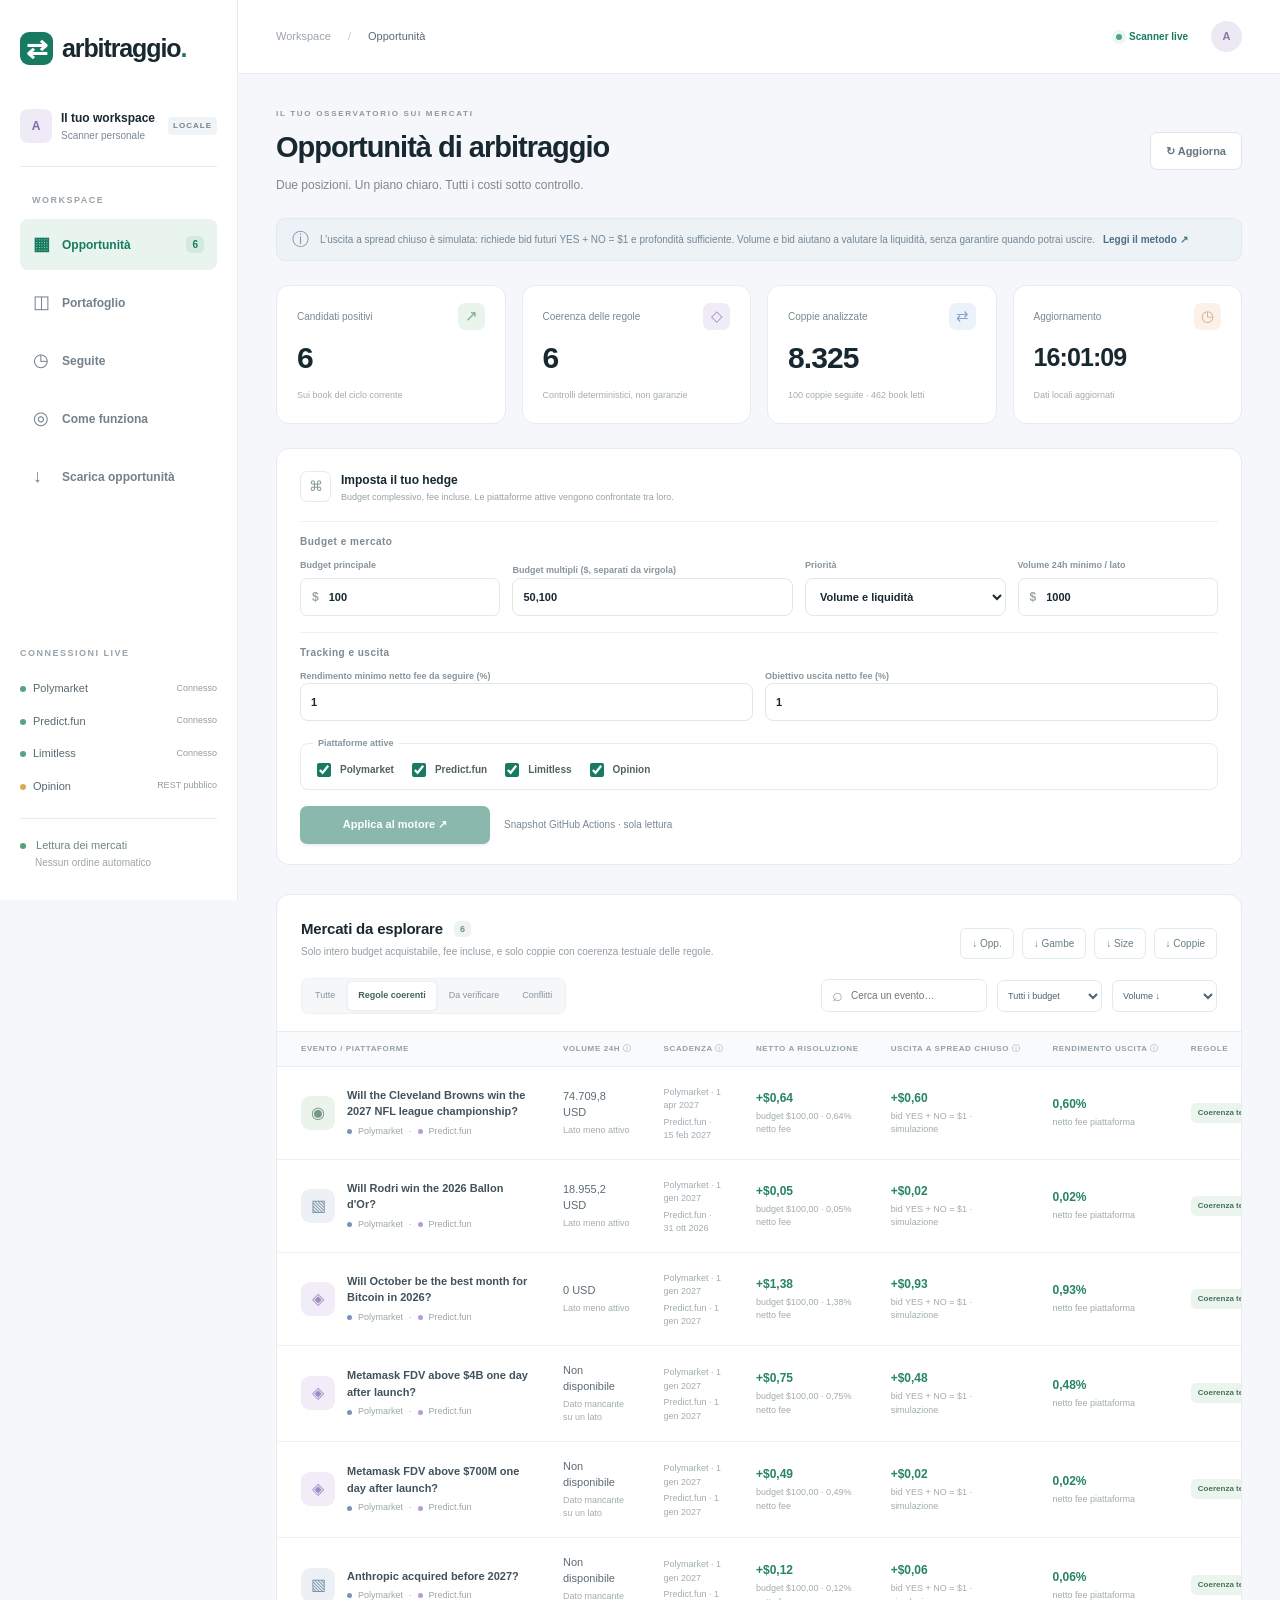
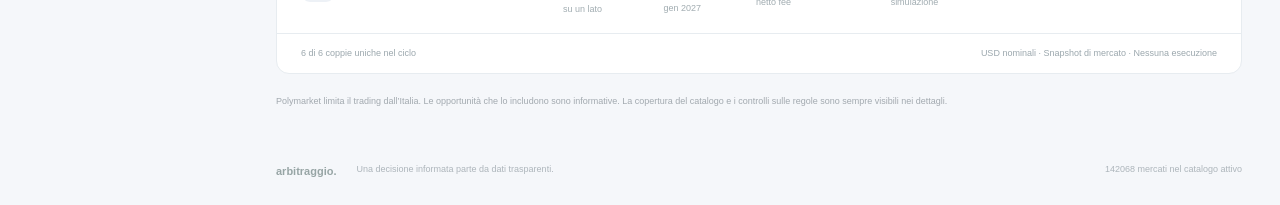
==== commit cd4bccac: "Publish exit depth clarification" ====
--- a/docs/index.html
+++ b/docs/index.html
@@ -88,7 +88,7 @@
    <article><div class="metric-label">ROI netto medio <span class="metric-icon peach">%</span></div><strong id="ledger-roi">—</strong><small id="ledger-profit">Ingresso / uscita</small></article>
   </section>
   <section class="opportunities">
-   <div class="section-title"><div><h2>Episodi <span id="ledger-count" class="count-tag">0</span></h2><p>Ogni riga è un ingresso simulato; il target chiude l’episodio senza attendere la scadenza.</p></div><a class="export-link" href="/download/opportunity-tracking.csv">↓ Esporta opportunità seguite</a></div>
+   <div class="section-title"><div><h2>Episodi <span id="ledger-count" class="count-tag">0</span></h2><p>Ogni riga è un ingresso simulato; l’uscita completa può consumare bid molto più bassi del migliore.</p></div><a class="export-link" href="/download/opportunity-tracking.csv">↓ Esporta opportunità seguite</a></div>
    <div class="filters"><select id="ledger-status-filter" aria-label="Filtra stato"><option value="all">Tutti gli stati</option><option value="open">Aperte</option><option value="target">Target raggiunto</option></select><select id="ledger-venue-filter" aria-label="Filtra piattaforma"><option value="all">Tutte le piattaforme</option><option value="polymarket">Polymarket</option><option value="predict">Predict.fun</option><option value="limitless">Limitless</option><option value="opinion">Opinion</option></select><select id="ledger-duration-filter" aria-label="Filtra durata"><option value="all">Qualsiasi durata</option><option value="short">Meno di 1 ora</option><option value="medium">1–6 ore</option><option value="long">6–24 ore</option><option value="verylong">Oltre 24 ore</option></select><input id="ledger-min-entry" class="ledger-min-input" type="number" min="0" step="0.1" placeholder="ROI ingresso min %" aria-label="ROI minimo ingresso"><input id="ledger-min-exit" class="ledger-min-input" type="number" step="0.1" placeholder="ROI uscita min %" aria-label="ROI minimo uscita"><div class="search-box"><span>⌕</span><input id="ledger-search" type="search" placeholder="Cerca mercato…" aria-label="Cerca mercato"></div><select id="ledger-sort" aria-label="Ordina episodi"><option value="newest">Più recenti</option><option value="entry">ROI ingresso ↓</option><option value="exit">ROI uscita ↓</option><option value="duration">Durata ↓</option></select></div>
    <div class="table-wrap"><table><thead><tr><th>MERCATO</th><th>PIATTAFORME</th><th>STATO</th><th>PRIMA VISTA</th><th>DURATA / TARGET</th><th>ROI INGRESSO NETTO</th><th>ROI MAX</th><th>ROI USCITA NETTO</th><th></th></tr></thead><tbody id="ledger-rows"></tbody></table><div id="ledger-empty" class="empty-state"><div>◷</div><h3>Nessuna opportunità con questi filtri</h3><p>Modifica i filtri o attendi che lo scanner registri una nuova opportunità.</p></div></div>
    <div class="table-footer"><span id="ledger-showing">—</span><span>Fee di piattaforma incluse · nessuna tassa · simulazione</span></div>
